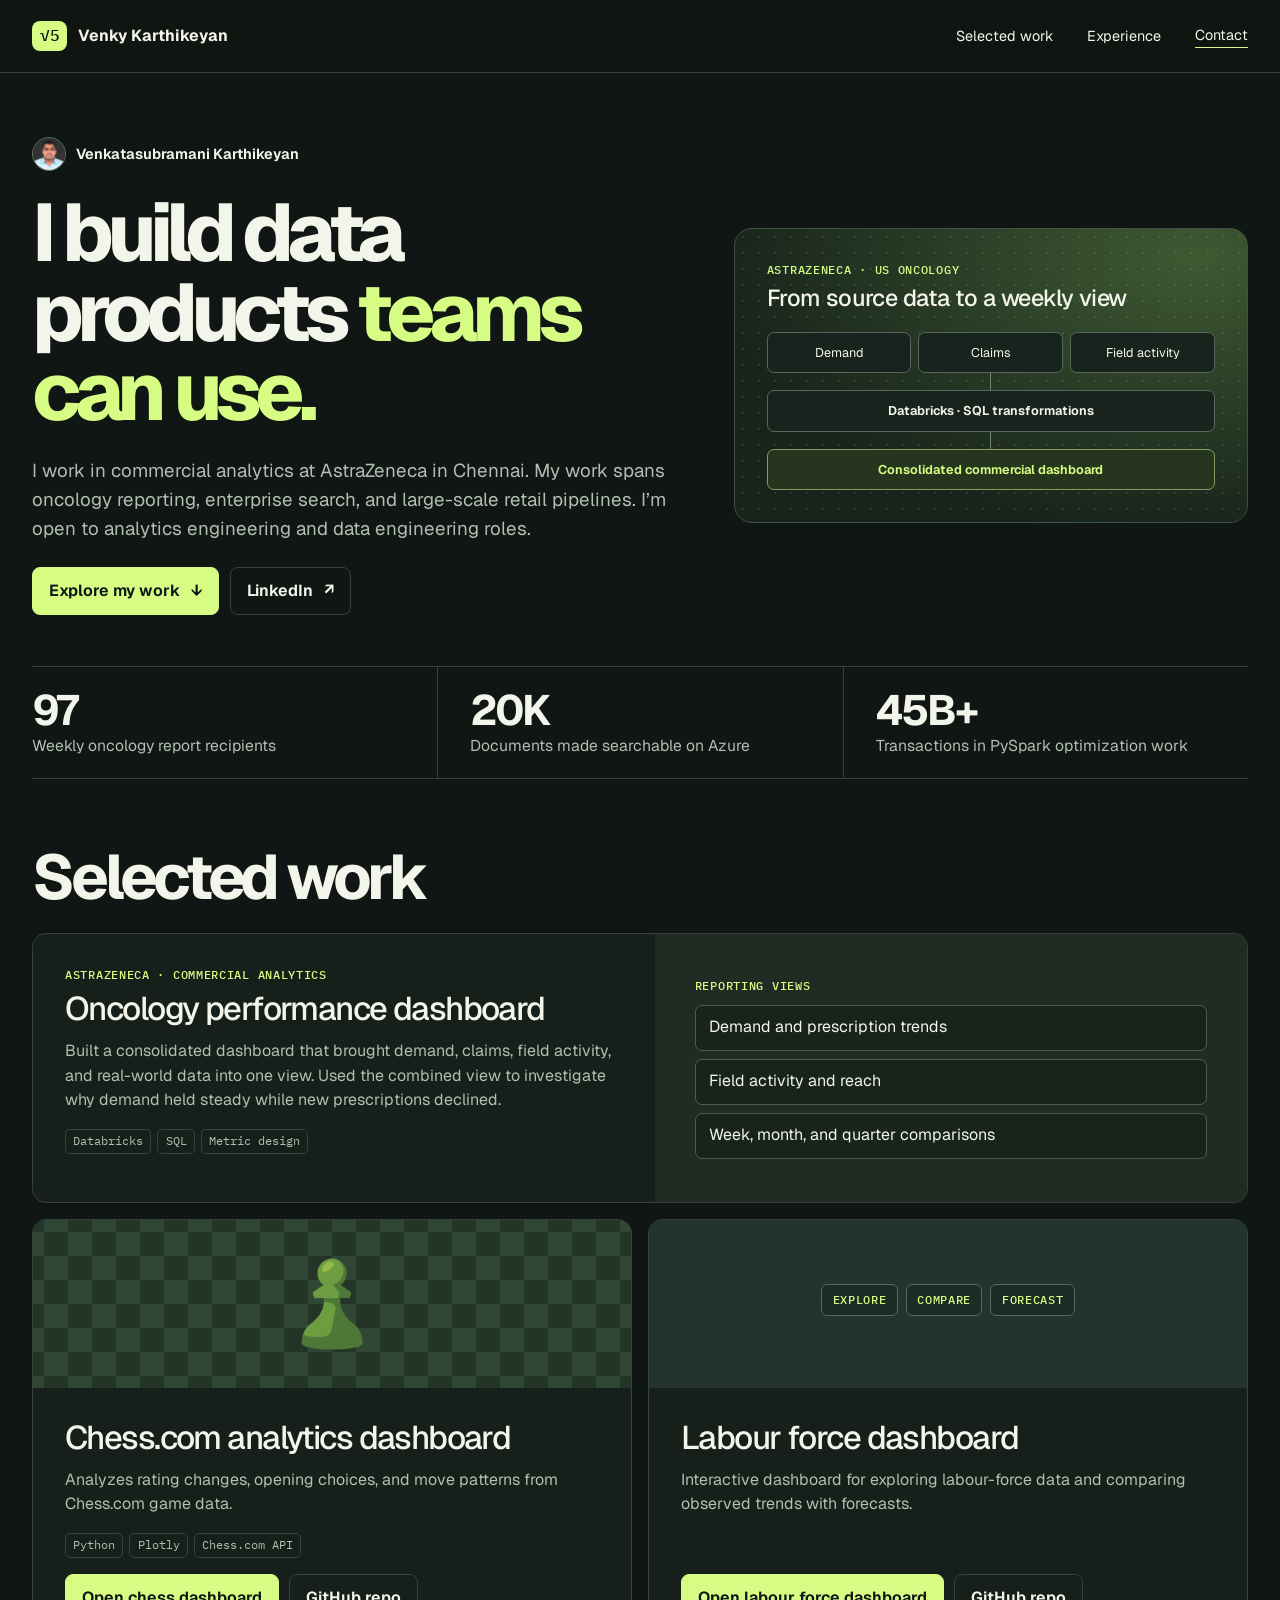
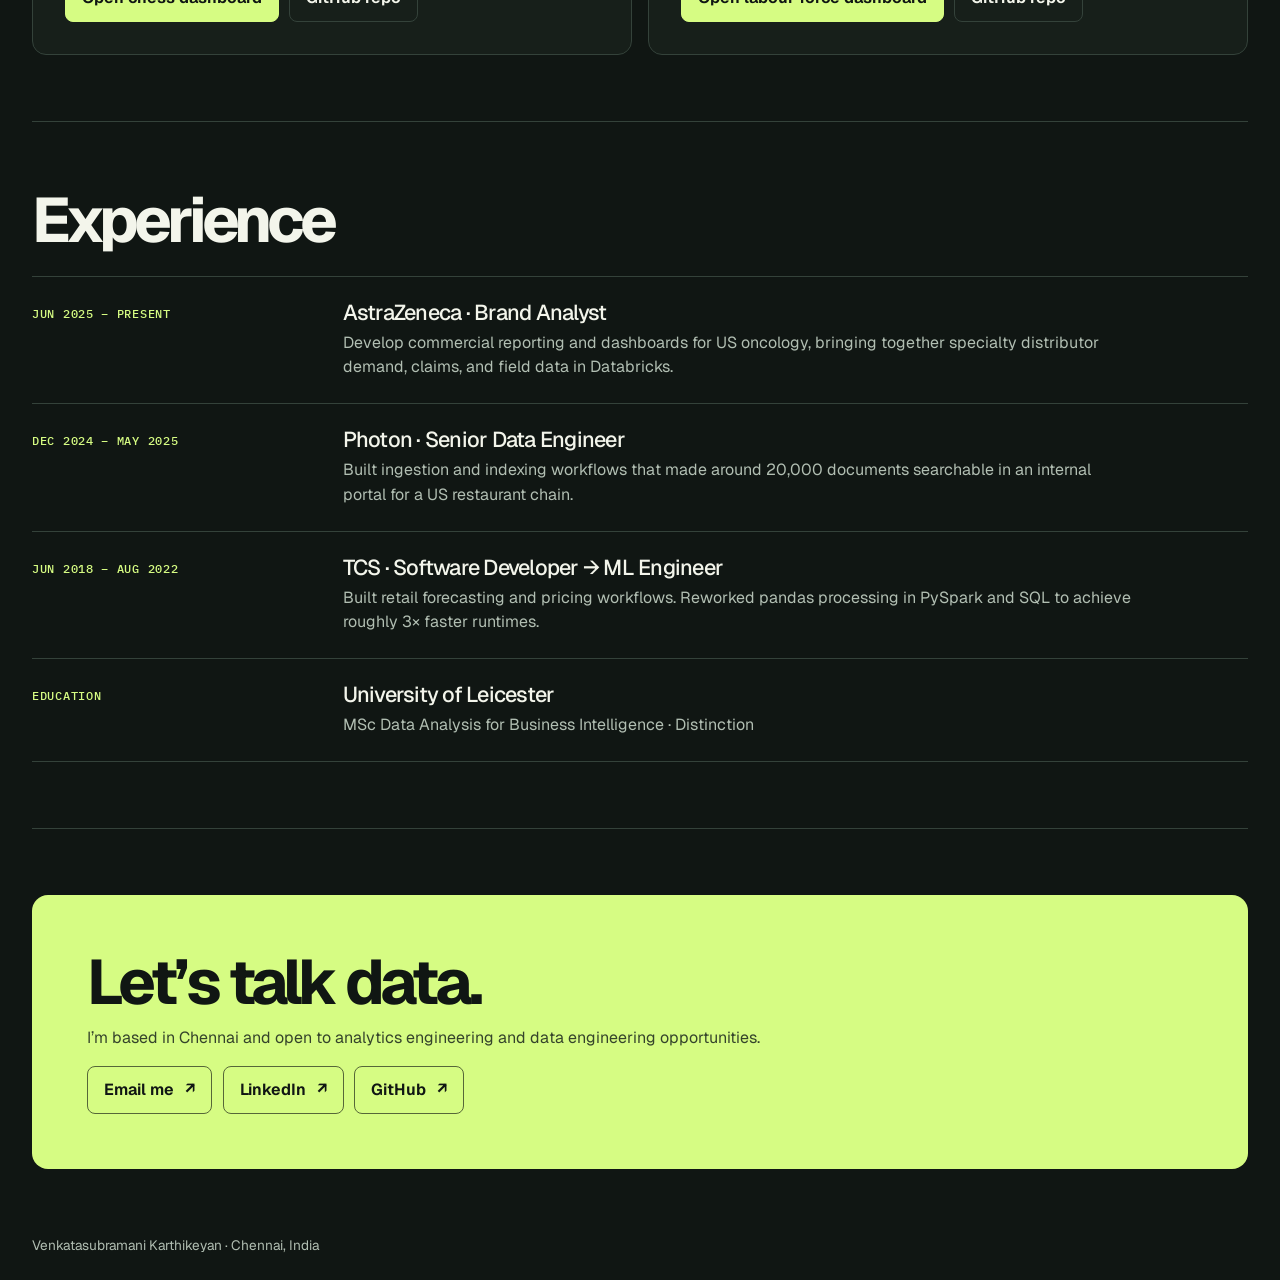
==== index.html @ 3130a9d8 "Link portfolio to the labour force dashboard" ====
<!doctype html>
<html lang="en" data-bs-theme="dark">
<head>
  <meta charset="utf-8">
  <meta name="viewport" content="width=device-width, initial-scale=1">
  <title>Venkatasubramani Karthikeyan | Analytics Engineering Portfolio</title>
  <meta name="description" content="Venkatasubramani Karthikeyan builds data products and analytics workflows across oncology, enterprise search and retail.">
  <meta name="theme-color" content="#101613">
  <link rel="canonical" href="https://venkatasubramani.github.io/">
  <link rel="icon" href="static/favicon.ico">
  <link rel="preconnect" href="https://fonts.googleapis.com">
  <link rel="preconnect" href="https://fonts.gstatic.com" crossorigin>
  <link href="https://fonts.googleapis.com/css2?family=Geist:wght@400;500;600;700;800&family=IBM+Plex+Mono:wght@400;500&display=swap" rel="stylesheet">
  <link href="https://cdn.jsdelivr.net/npm/bootstrap@5.3.8/dist/css/bootstrap.min.css" rel="stylesheet" integrity="sha384-sRIl4kxILFvY47J16cr9ZwB07vP4J8+LH7qKQnuqkuIAvNWLzeN8tE5YBujZqJLB" crossorigin="anonymous">
  <style>
    :root {
      --bg: #101613;
      --surface: #171f1a;
      --line: #34423a;
      --ink: #f3f5eb;
      --muted: #b1beb2;
      --accent: #d6fc83;
      --mono: "IBM Plex Mono", monospace;
    }
    *, *::before, *::after { box-sizing: border-box; }
    html { scroll-padding-top: 90px; }
    body { margin: 0; background: var(--bg); color: var(--ink); font: 400 1rem/1.55 Geist, system-ui, sans-serif; }
    a { color: inherit; text-decoration: none; }
    a:hover { color: var(--accent); }
    :focus-visible { outline: 2px solid var(--accent); outline-offset: 5px; }
    .shell { max-width: 1220px; width: calc(100% - 64px); margin-inline: auto; }
    .skip { position: absolute; top: -100px; left: 1rem; padding: .75rem; background: var(--accent); color: var(--bg); z-index: 5; }
    .skip:focus { top: .5rem; color: var(--bg); }
    .masthead { position: sticky; top: 0; z-index: 4; border-bottom: 1px solid var(--line); background: rgba(16,22,19,.94); backdrop-filter: blur(14px); }
    .nav { min-height: 72px; display: flex; align-items: center; justify-content: space-between; gap: 16px; }
    .brand { display: inline-flex; align-items: center; gap: .65rem; font-weight: 700; }
    .brand-mark { background: var(--accent); color: var(--bg); border-radius: 8px; padding: .25rem .48rem; font: 500 1rem/1.35 var(--mono); }
    .nav a:not(.brand) { font-size: .9rem; }
    .nav-links { display: flex; flex-wrap: wrap; align-items: center; gap: clamp(12px,3vw,34px); }
    .nav-contact { border-bottom: 1px solid var(--accent); }
    .hero { display: grid; grid-template-columns: 1.24fr 1fr; align-items: center; gap: clamp(28px,5vw,76px); padding: 64px 0 51px; }
    .identity { display: flex; align-items: center; gap: .65rem; margin: 0 0 22px; font-size: .91rem; font-weight: 650; }
    .identity img { width: 34px; height: 34px; border-radius: 50%; border: 1px solid #637266; object-fit: cover; }
    h1, h2, h3, p { margin-top: 0; }
    h1 { font-weight: 750; font-size: clamp(3rem,6.35vw,6.1rem); line-height: .98; letter-spacing: -.078em; margin-bottom: 24px; }
    h1 span { color: var(--accent); }
    .intro { max-width: 53ch; color: var(--muted); margin-bottom: 24px; font-size: clamp(1rem,1.55vw,1.17rem); }
    .buttons { display: flex; flex-wrap: wrap; gap: .65rem; }
    .btn.action { display: inline-flex; align-items: center; justify-content: center; gap: .7rem; border: 1px solid var(--line); border-radius: 8px; padding: .68rem 1rem; font-weight: 650; color: var(--ink); text-decoration: none; }
    .btn.action:hover { border-color: var(--accent); color: var(--accent); }
    .btn.primary { background: var(--accent); border-color: var(--accent); color: var(--bg); }
    .btn.primary:hover { background: #ecffc9; color: var(--bg); }
    .workflow { isolation: isolate; position: relative; overflow: hidden; padding: clamp(18px,3vw,32px); border-radius: 18px; border: 1px solid #405147; background-color: #17231b; background-image: radial-gradient(#94ad982b 1px, transparent 1px), radial-gradient(ellipse at 90% 10%,#3e5932,transparent 75%); background-size: 16px 16px, 100% 100%; }
    .mono { font: 500 .73rem/1.5 var(--mono); letter-spacing: .06em; text-transform: uppercase; }
    .workflow h2 { font-size: clamp(1.1rem,2.3vw,1.45rem); letter-spacing: -.025em; margin-bottom: 19px; }
    .flow-label { color: var(--accent); margin-bottom: 6px; }
    .sources { display: grid; grid-template-columns: repeat(3,minmax(0,1fr)); gap: 7px; }
    .node { padding: 10px 5px; text-align: center; border: 1px solid #56685b; border-radius: 7px; background: #19231d; font-size: .79rem; }
    .stem { width: 1px; height: 17px; margin: auto; background: #71876c; }
    .workflow .wide { font-weight: 650; }
    .workflow .out { color: var(--accent); border-color: #839e61; background: #26361e; }
    .impact { display: grid; grid-template-columns: repeat(3,minmax(0,1fr)); border-block: 1px solid var(--line); }
    .metric { padding: 19px clamp(12px,2.7vw,32px); }
    .metric:first-child { padding-left: 0; }
    .metric + .metric { border-left: 1px solid var(--line); }
    .metric strong { display: block; font-size: clamp(1.65rem,3.6vw,2.65rem); letter-spacing: -.055em; line-height: 1.15; }
    .metric span { display: block; color: var(--muted); font-size: clamp(.76rem,1.4vw,.98rem); }
    .section { padding: 66px 0; }
    .section + .section { border-top: 1px solid var(--line); }
    .section h2, .contact h2 { margin-bottom: 22px; font-size: clamp(2.1rem,4.9vw,4rem); letter-spacing: -.065em; line-height: 1.05; font-weight: 720; }
    .project-grid { display: grid; grid-template-columns: repeat(2,minmax(0,1fr)); gap: 16px; }
    .case { display: flex; flex-direction: column; overflow: hidden; border-radius: 14px; border: 1px solid var(--line); background: var(--surface); }
    .case.featured { grid-column: 1 / -1; display: grid; grid-template-columns: 1.05fr 1fr; }
    .case-content { display: flex; flex: 1; flex-direction: column; align-items: flex-start; padding: clamp(18px,3vw,32px); }
    .case h3 { font-size: clamp(1.4rem,3vw,2.05rem); letter-spacing: -.048em; line-height: 1.12; margin-bottom: 11px; }
    .case p, .job p, .contact p { color: var(--muted); }
    .case .mono { color: var(--accent); margin-bottom: 8px; }
    .case-art { min-height: 168px; display: grid; place-items: center; padding: 18px; }
    .case-art img { width: 100px; height: 100px; object-fit: cover; border-radius: 16px; }
    .chess { background: conic-gradient(#243427 25%,#314735 0 50%,#243427 0 75%,#314735 0) 50% 50% / 48px 48px; }
    .labour { background: #24332d; }
    .labour .visual-label { display: flex; flex-wrap: wrap; justify-content: center; gap: 8px; }
    .labour span { padding: .4rem .65rem; background: #1d2b25; border: 1px solid #53695b; border-radius: 6px; }
    .scope { background: #202c23; align-content: center; justify-items: stretch; padding: clamp(20px,4vw,40px); }
    .scope .mono { margin-bottom: 10px; }
    .scope ul { display: grid; gap: 8px; list-style: none; padding: 0; margin: 0; }
    .scope li { padding: .6rem .8rem; border: 1px solid #4b5e4e; border-radius: 7px; background: #18231b; }
    .tags { display: flex; flex-wrap: wrap; gap: 6px; padding: 0; margin: 0 0 16px; list-style: none; }
    .tags li { border: 1px solid var(--line); border-radius: 5px; padding: .2rem .45rem; color: var(--muted); font: 400 .73rem/1.4 var(--mono); }
    .project-link { display: inline-flex; gap: .55rem; align-items: center; margin-top: auto; color: var(--accent); border-bottom: 1px solid #839c5c; }
    .project-link:hover { color: #fff; border-color: #fff; }
    .job { display: grid; grid-template-columns: minmax(155px, .33fr) 1fr; gap: 12px; border-top: 1px solid var(--line); padding: 23px 0; }
    .job:last-child { border-bottom: 1px solid var(--line); }
    .job h3 { font-size: 1.35rem; letter-spacing: -.035em; margin-bottom: 5px; }
    .job p { margin-bottom: 0; max-width: 72ch; }
    .job .mono { color: var(--accent); padding-top: .32rem; }
    .contact { background: var(--accent); color: var(--bg); border-radius: 16px; padding: clamp(23px,5vw,55px); }
    .contact h2 { margin-bottom: 10px; }
    .contact p { color: #35442b; }
    .contact .action { color: var(--bg); border-color: #566738; }
    .contact .action:hover { background: var(--bg); border-color: var(--bg); color: var(--accent); }
    footer { padding: 0 0 24px; color: var(--muted); font-size: .85rem; }
    @media (prefers-reduced-motion: no-preference) {
      html { scroll-behavior: smooth; }
      .case { transition: border-color .2s ease; }
      .case:hover { border-color: #829c68; }
    }
    @media (max-width: 820px) {
      .hero { grid-template-columns: 1fr; padding-top: 42px; }
      .workflow { max-width: 540px; }
      .shell { width: calc(100% - 40px); }
      .section { padding: 46px 0; }
    }
    @media (max-width: 560px) {
      html { scroll-padding-top: 104px; }
      .nav { row-gap: 8px; min-height: 0; padding: 10px 0; }
      .nav-links { width: 100%; justify-content: space-between; }
      .shell { width: calc(100% - 30px); }
      .hero { padding-top: 34px; padding-bottom: 32px; }
      .project-grid, .case.featured, .job { grid-template-columns: 1fr; }
      .job { gap: 5px; }
      .case-art { min-height: 130px; }
    }
  </style>
</head>
<body id="top">
  <a href="#main" class="skip">Skip to content</a>
  <header class="masthead">
    <nav class="shell nav" aria-label="Main navigation">
      <a class="brand" href="#top"><span class="brand-mark" aria-hidden="true">√5</span> Venky Karthikeyan</a>
      <div class="nav-links">
        <a href="#projects">Selected work</a>
        <a href="#experience">Experience</a>
        <a class="nav-contact" href="#contact">Contact</a>
      </div>
    </nav>
  </header>
  <main id="main" tabindex="-1" class="shell">
    <section class="hero" aria-labelledby="hero-title">
      <div>
        <p class="identity"><img src="static/venky.jpg" width="34" height="34" alt=""> Venkatasubramani Karthikeyan</p>
        <h1 id="hero-title">I build data products <span>teams can use.</span></h1>
        <p class="intro">I work in commercial analytics at AstraZeneca in Chennai. My work spans oncology reporting, enterprise search, and large-scale retail pipelines. I’m open to analytics engineering and data engineering roles.</p>
        <div class="buttons">
          <a class="btn action primary" href="#projects">Explore my work <span aria-hidden="true">↓</span></a>
          <a class="btn action" href="https://www.linkedin.com/in/vsroot5/">LinkedIn <span aria-hidden="true">↗</span></a>
        </div>
      </div>
      <aside class="workflow" aria-labelledby="flow-title">
        <p class="mono flow-label">AstraZeneca · US Oncology</p>
        <h2 id="flow-title">From source data to a weekly view</h2>
        <div class="sources">
          <div class="node">Demand</div><div class="node">Claims</div><div class="node">Field activity</div>
        </div>
        <div class="stem" aria-hidden="true"></div>
        <div class="node wide">Databricks · SQL transformations</div>
        <div class="stem" aria-hidden="true"></div>
        <div class="node wide out">Consolidated commercial dashboard</div>
      </aside>
    </section>
    <section class="impact" aria-label="Selected impact">
      <div class="metric"><strong>97</strong><span>Weekly oncology report recipients</span></div>
      <div class="metric"><strong>20K</strong><span>Documents made searchable on Azure</span></div>
      <div class="metric"><strong>45B+</strong><span>Transactions in PySpark optimization work</span></div>
    </section>
    <section id="projects" class="section" aria-labelledby="work-title">
      <h2 id="work-title">Selected work</h2>
      <div class="project-grid">
        <article class="case featured">
          <div class="case-content">
            <p class="mono">AstraZeneca · Commercial analytics</p>
            <h3>Oncology performance dashboard</h3>
            <p>Built a consolidated dashboard that brought demand, claims, field activity, and real-world data into one view. Used the combined view to investigate why demand held steady while new prescriptions declined.</p>
            <ul class="tags"><li>Databricks</li><li>SQL</li><li>Metric design</li></ul>
          </div>
          <div class="case-art scope">
            <p class="mono">Reporting views</p>
            <ul><li>Demand and prescription trends</li><li>Field activity and reach</li><li>Week, month, and quarter comparisons</li></ul>
          </div>
        </article>
        <article class="case">
          <div class="case-art chess" aria-hidden="true"><img src="static/chess.png" width="100" height="100" alt="" loading="lazy"></div>
          <div class="case-content">
            <h3>Chess.com analytics dashboard</h3>
            <p>Analyzes rating changes, opening choices, and move patterns from Chess.com game data.</p>
            <ul class="tags"><li>Python</li><li>Plotly</li><li>Chess.com API</li></ul>
            <div class="buttons" style="margin-top:auto"><a class="btn action primary" href="chess/">Open chess dashboard</a><a class="btn action" href="https://github.com/venkatasubramani/chess_dot_com_dashboard" aria-label="View Chess.com dashboard code on GitHub">GitHub repo</a></div>
          </div>
        </article>
        <article class="case">
          <div class="case-art labour" aria-hidden="true"><div class="visual-label mono"><span>Explore</span><span>Compare</span><span>Forecast</span></div></div>
          <div class="case-content">
            <h3>Labour force dashboard</h3>
            <p>Interactive dashboard for exploring labour-force data and comparing observed trends with forecasts.</p>
            <div class="buttons" style="margin-top:auto"><a class="btn action primary" href="labour/">Open labour force dashboard</a><a class="btn action" href="https://github.com/venkatasubramani/LabourForceDashboard" aria-label="View Labour Force Dashboard code on GitHub">GitHub repo</a></div>
          </div>
        </article>
      </div>
    </section>
    <section id="experience" class="section" aria-labelledby="experience-title">
      <h2 id="experience-title">Experience</h2>
      <div class="job">
        <div class="mono">Jun 2025 – Present</div>
        <div><h3>AstraZeneca · Brand Analyst</h3><p>Develop commercial reporting and dashboards for US oncology, bringing together specialty distributor demand, claims, and field data in Databricks.</p></div>
      </div>
      <div class="job">
        <div class="mono">Dec 2024 – May 2025</div>
        <div><h3>Photon · Senior Data Engineer</h3><p>Built ingestion and indexing workflows that made around 20,000 documents searchable in an internal portal for a US restaurant chain.</p></div>
      </div>
      <div class="job">
        <div class="mono">Jun 2018 – Aug 2022</div>
        <div><h3>TCS · Software Developer → ML Engineer</h3><p>Built retail forecasting and pricing workflows. Reworked pandas processing in PySpark and SQL to achieve roughly 3× faster runtimes.</p></div>
      </div>
      <div class="job">
        <div class="mono">Education</div>
        <div><h3>University of Leicester</h3><p>MSc Data Analysis for Business Intelligence · Distinction</p></div>
      </div>
    </section>
    <section id="contact" class="section" aria-labelledby="contact-title">
      <div class="contact">
        <h2 id="contact-title">Let’s talk data.</h2>
        <p>I’m based in Chennai and open to analytics engineering and data engineering opportunities.</p>
        <div class="buttons">
          <a class="btn action" href="mailto:venkykasprov@gmail.com">Email me <span aria-hidden="true">↗</span></a>
          <a class="btn action" href="https://www.linkedin.com/in/vsroot5/">LinkedIn <span aria-hidden="true">↗</span></a>
          <a class="btn action" href="https://github.com/venkatasubramani">GitHub <span aria-hidden="true">↗</span></a>
        </div>
      </div>
    </section>
  </main>
  <footer class="shell">Venkatasubramani Karthikeyan · Chennai, India</footer>
</body>
</html>
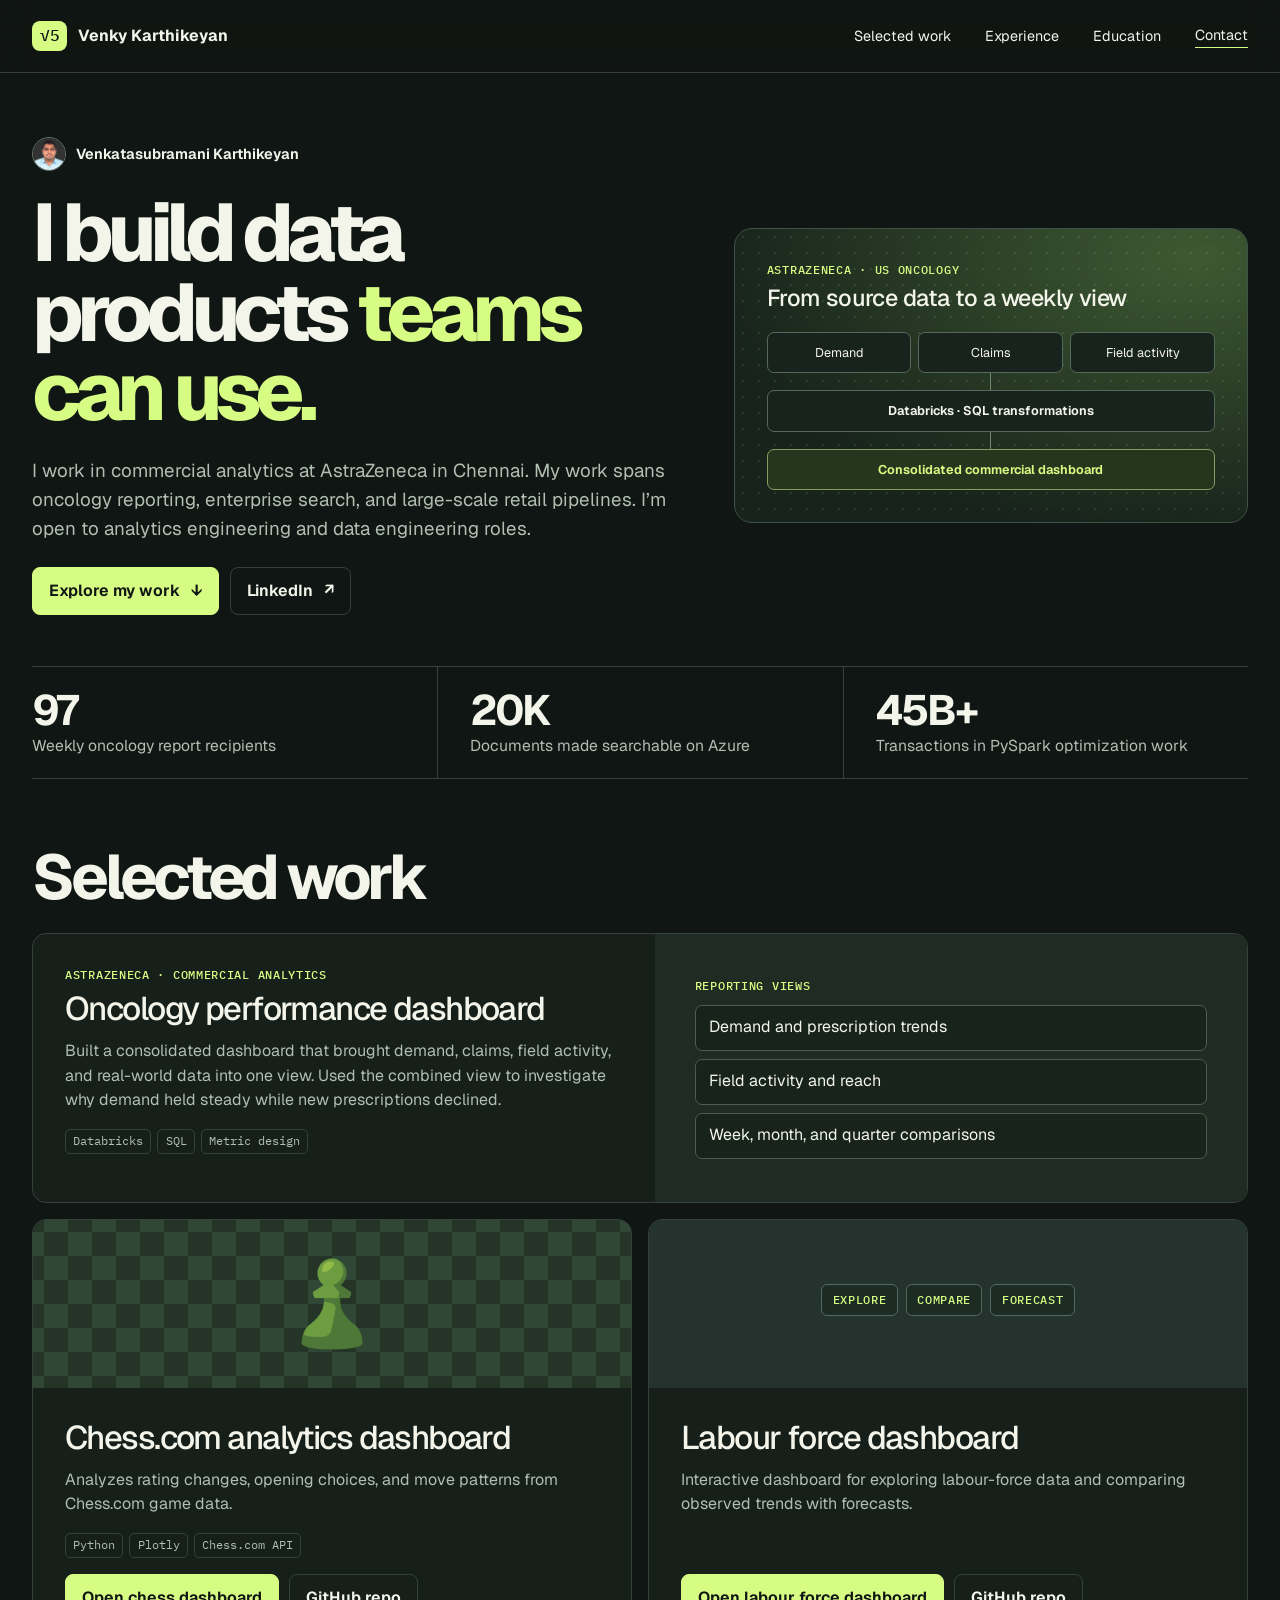
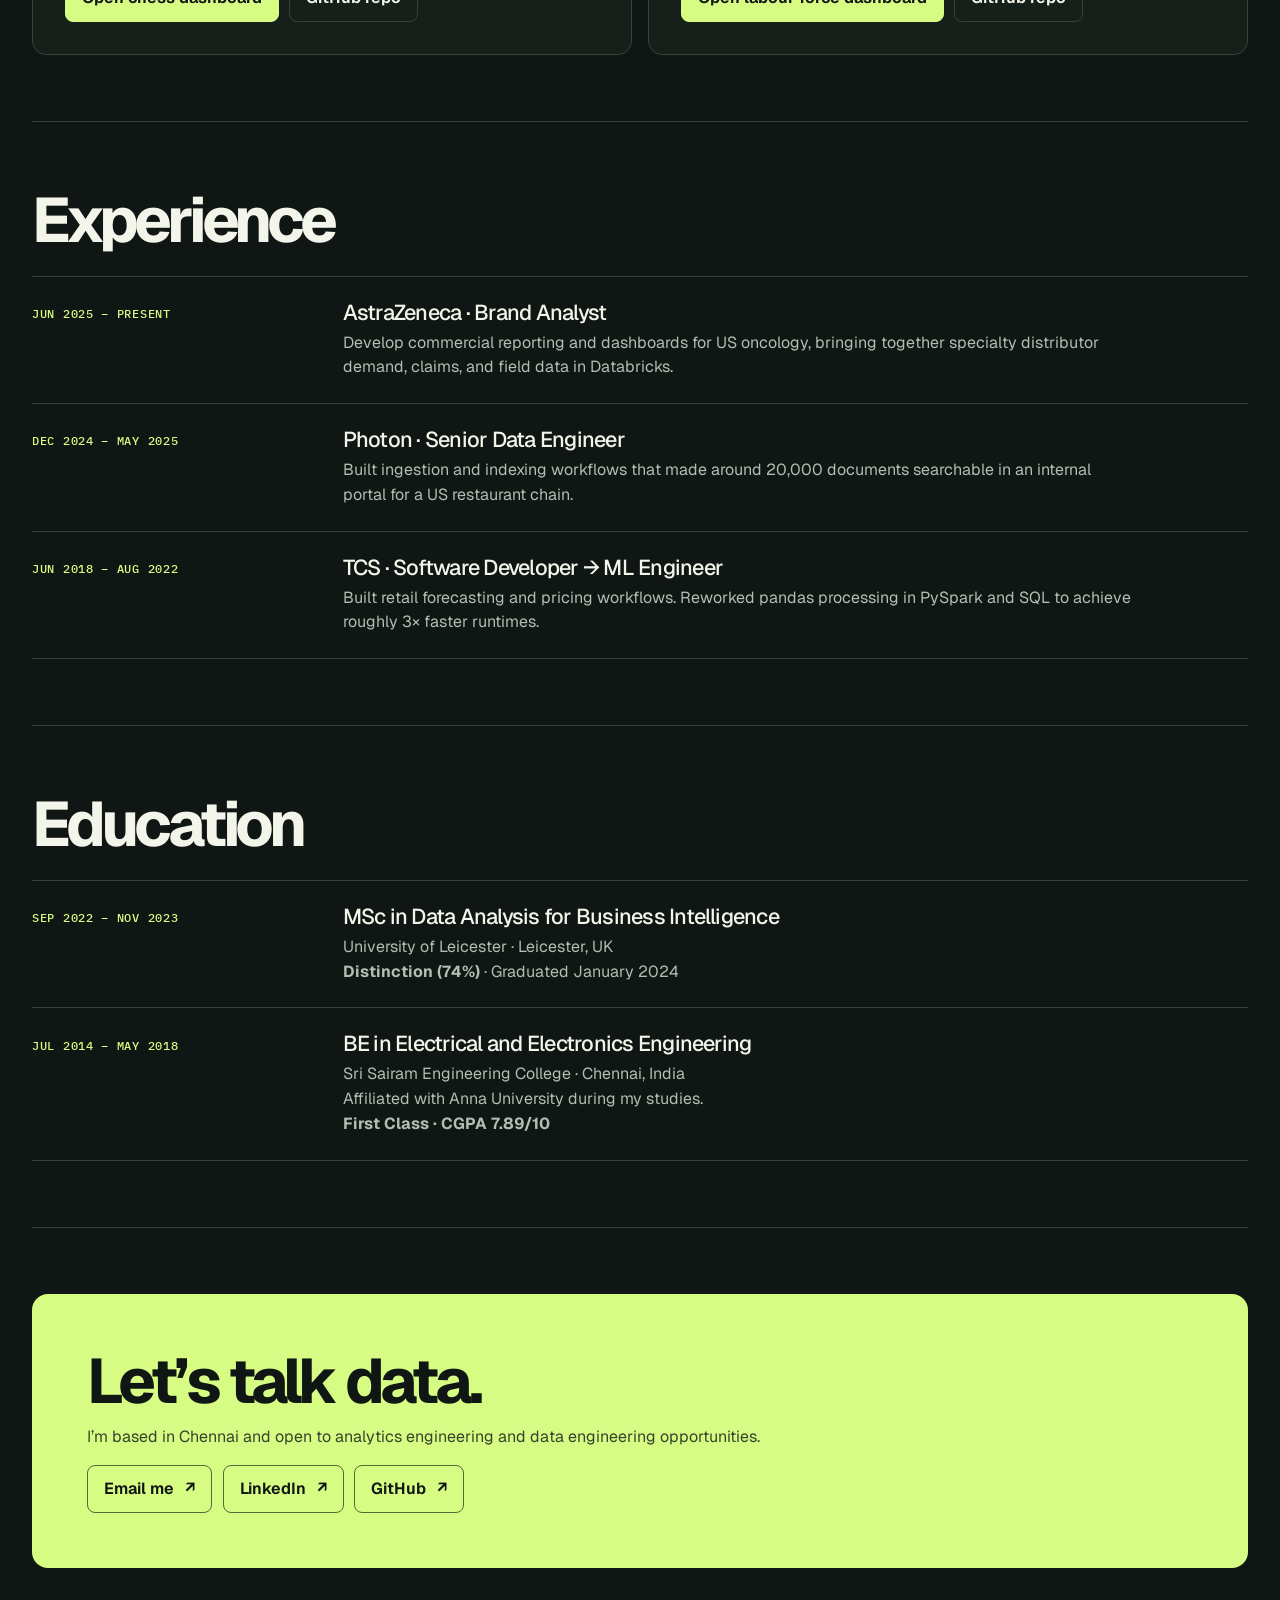
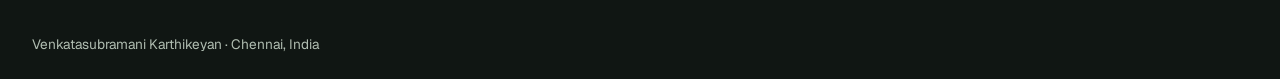
==== commit 5e821268: "Add dedicated education section with both degrees" ====
--- a/index.html
+++ b/index.html
@@ -131,6 +131,7 @@
       <div class="nav-links">
         <a href="#projects">Selected work</a>
         <a href="#experience">Experience</a>
+        <a href="#education">Education</a>
         <a class="nav-contact" href="#contact">Contact</a>
       </div>
     </nav>
@@ -211,12 +212,29 @@
         <div class="mono">Jun 2018 – Aug 2022</div>
         <div><h3>TCS · Software Developer → ML Engineer</h3><p>Built retail forecasting and pricing workflows. Reworked pandas processing in PySpark and SQL to achieve roughly 3× faster runtimes.</p></div>
       </div>
-      <div class="job">
-        <div class="mono">Education</div>
-        <div><h3>University of Leicester</h3><p>MSc Data Analysis for Business Intelligence · Distinction</p></div>
-      </div>
-    </section>
-    <section id="contact" class="section" aria-labelledby="contact-title">
+
+    </section>
+    <section id="education" class="section" aria-labelledby="education-title">
+      <h2 id="education-title">Education</h2>
+      <article class="job">
+        <div class="mono">Sep 2022 – Nov 2023</div>
+        <div>
+          <h3>MSc in Data Analysis for Business Intelligence</h3>
+          <p>University of Leicester · Leicester, UK</p>
+          <p><strong>Distinction (74%)</strong> · Graduated January 2024</p>
+        </div>
+      </article>
+      <article class="job">
+        <div class="mono">Jul 2014 – May 2018</div>
+        <div>
+          <h3>BE in Electrical and Electronics Engineering</h3>
+          <p>Sri Sairam Engineering College · Chennai, India</p>
+          <p>Affiliated with Anna University during my studies.</p>
+          <p><strong>First Class · CGPA 7.89/10</strong></p>
+        </div>
+      </article>
+  </section>
+  <section id="contact" class="section" aria-labelledby="contact-title">
       <div class="contact">
         <h2 id="contact-title">Let’s talk data.</h2>
         <p>I’m based in Chennai and open to analytics engineering and data engineering opportunities.</p>
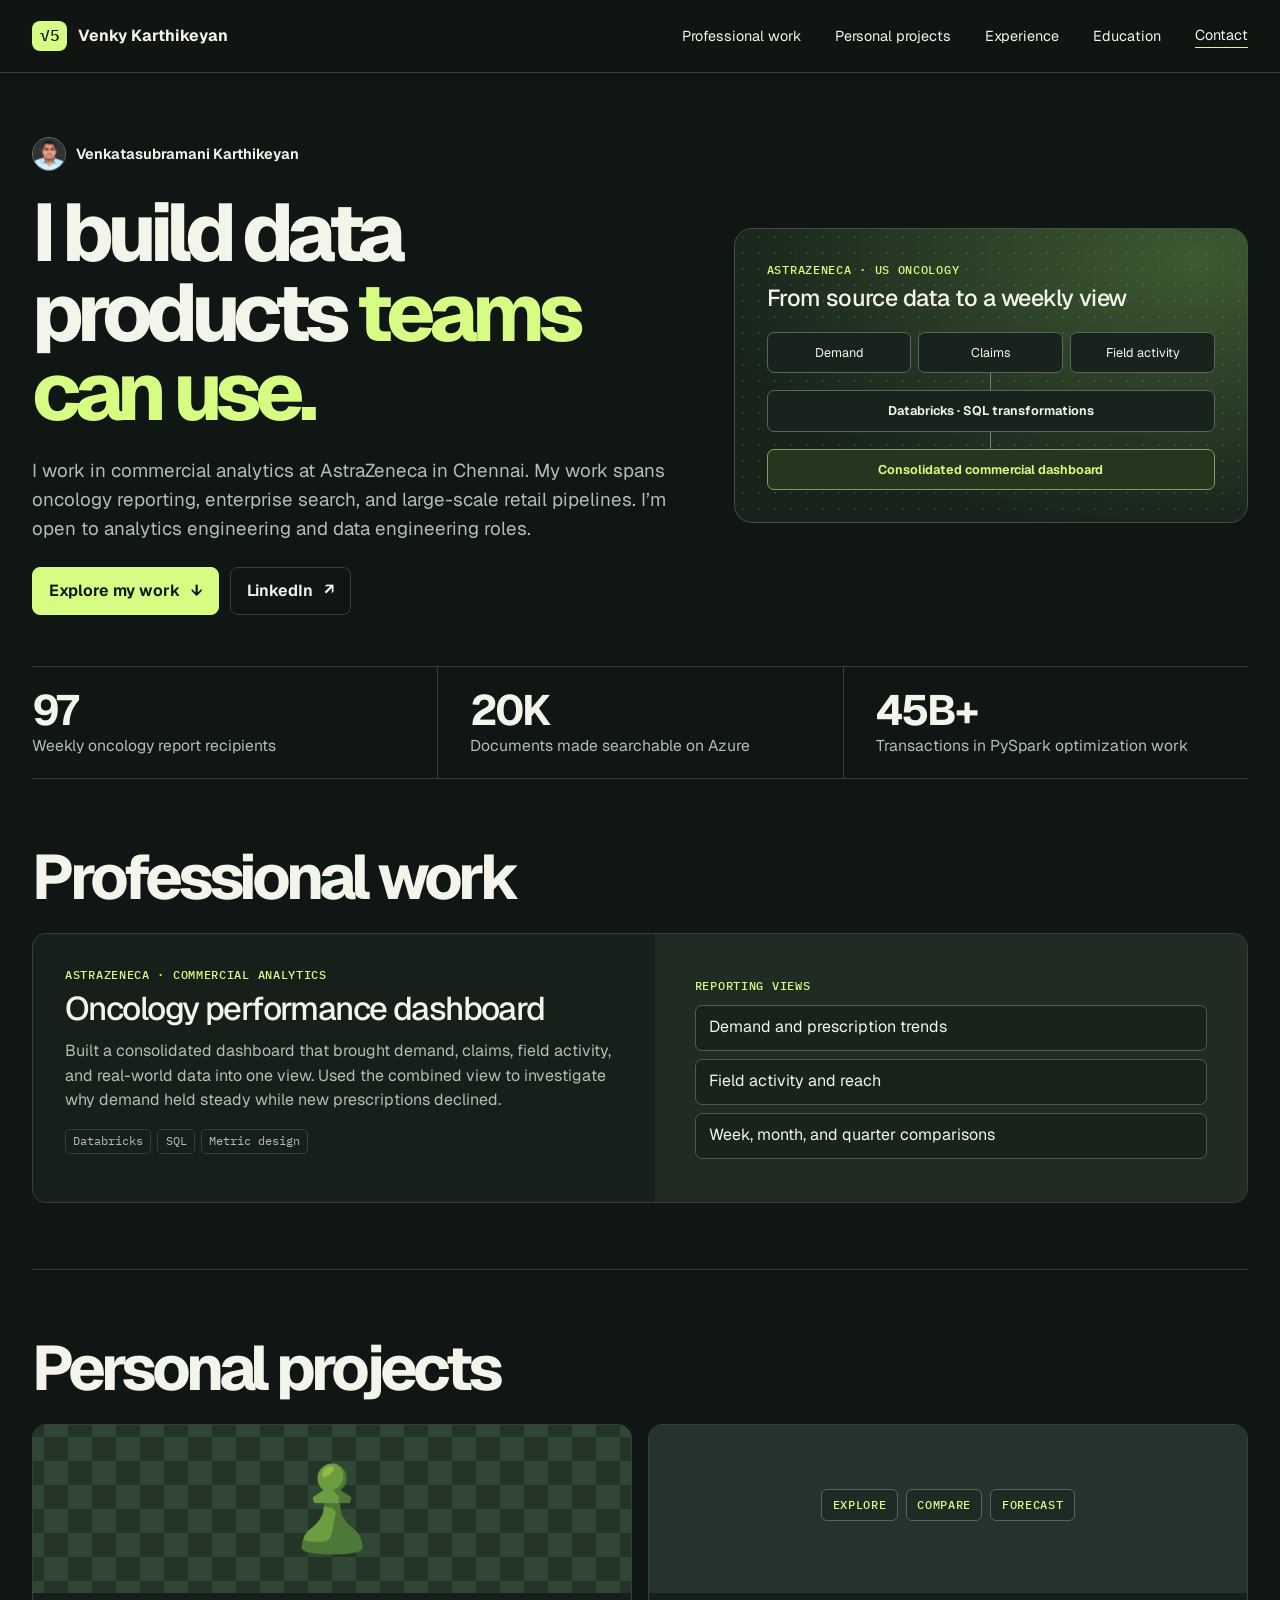
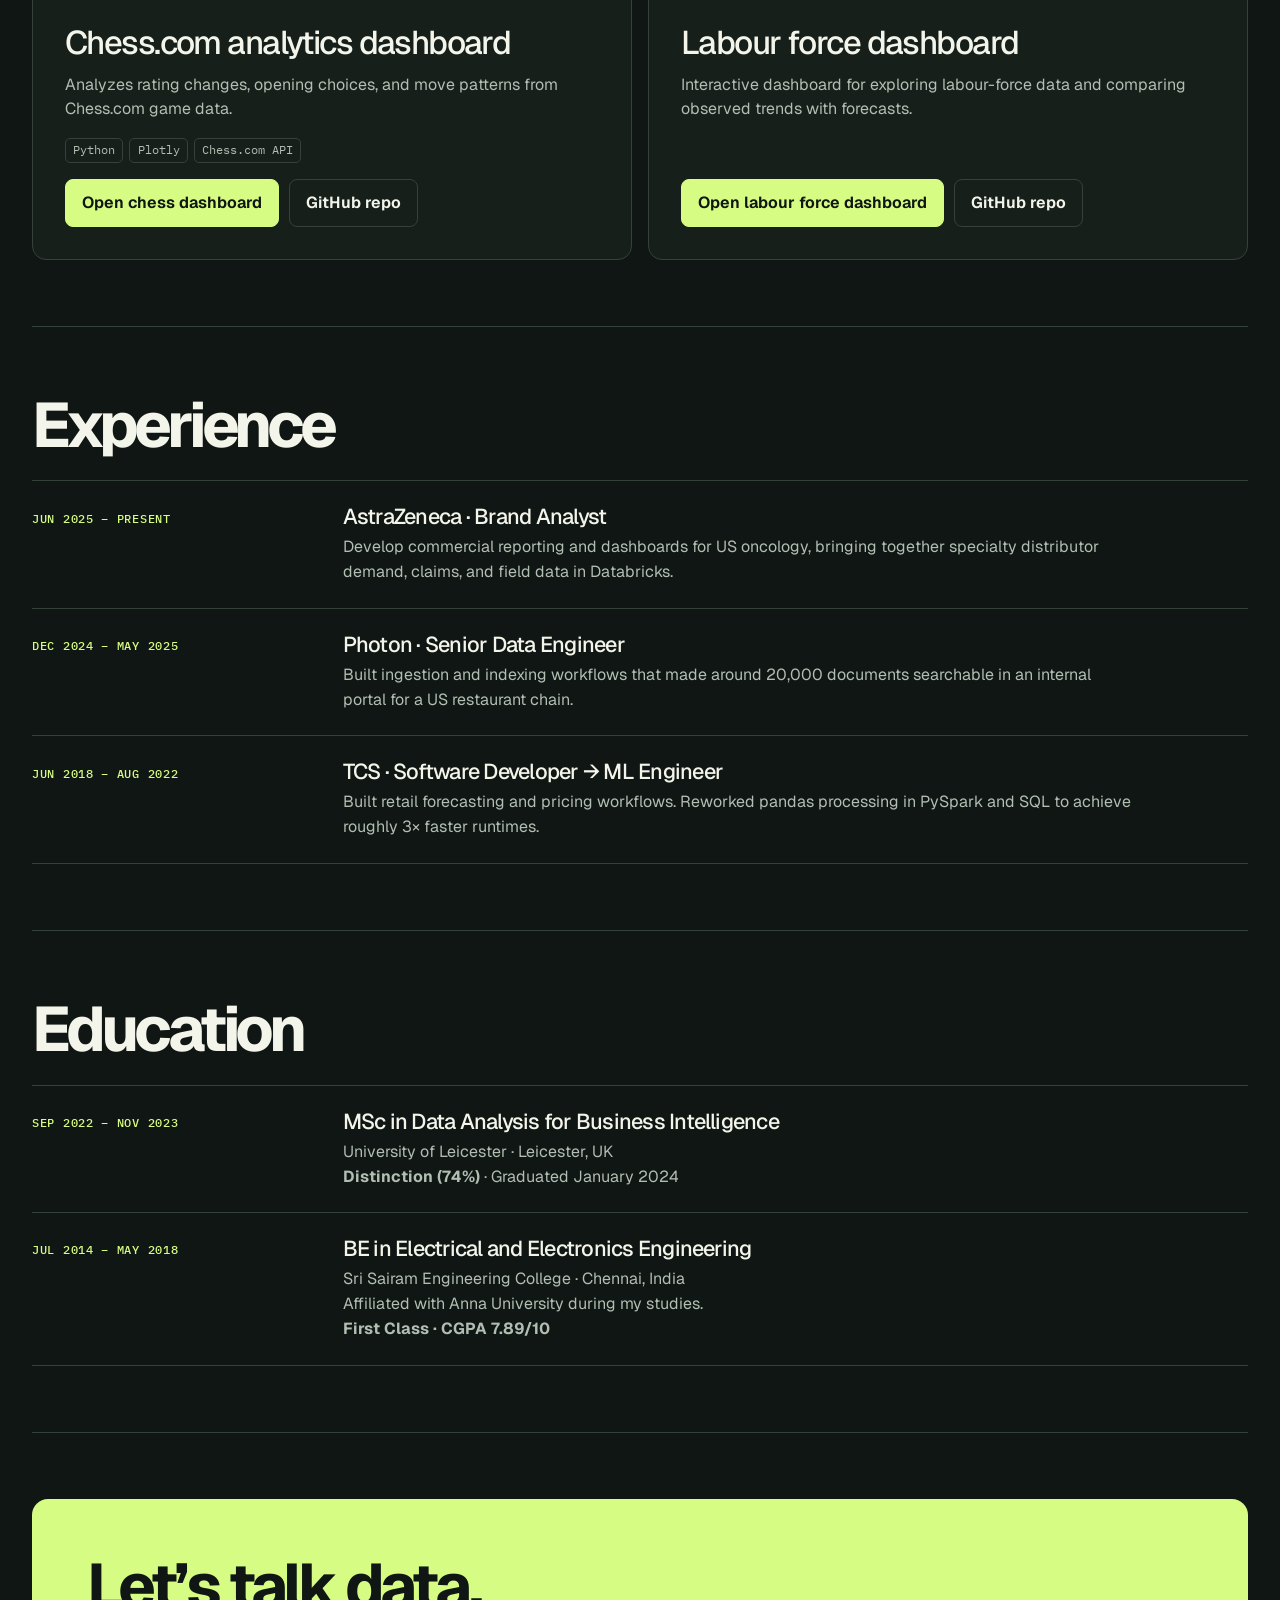
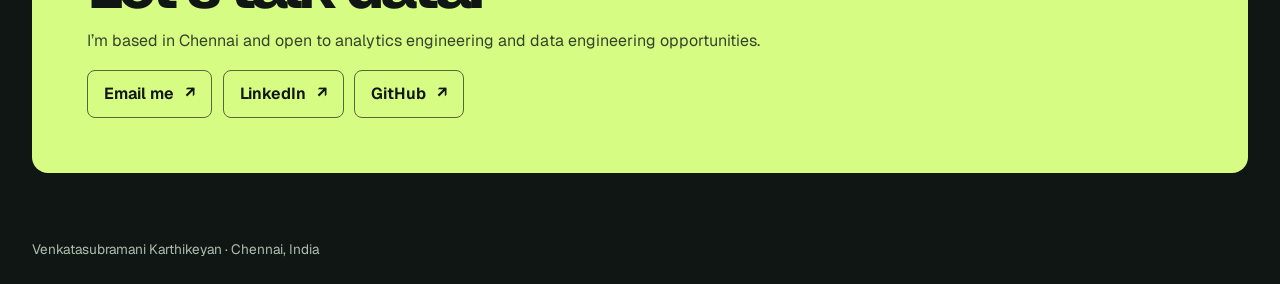
==== commit 024dacaa: "Separate professional work from personal projects" ====
--- a/index.html
+++ b/index.html
@@ -111,10 +111,10 @@
       .shell { width: calc(100% - 40px); }
       .section { padding: 46px 0; }
     }
-    @media (max-width: 560px) {
-      html { scroll-padding-top: 104px; }
+    @media (max-width: 760px) {
+      html { scroll-padding-top: 125px; }
       .nav { row-gap: 8px; min-height: 0; padding: 10px 0; }
-      .nav-links { width: 100%; justify-content: space-between; }
+      .nav-links { width: 100%; justify-content: flex-start; gap: 8px 16px; }
       .shell { width: calc(100% - 30px); }
       .hero { padding-top: 34px; padding-bottom: 32px; }
       .project-grid, .case.featured, .job { grid-template-columns: 1fr; }
@@ -129,7 +129,8 @@
     <nav class="shell nav" aria-label="Main navigation">
       <a class="brand" href="#top"><span class="brand-mark" aria-hidden="true">√5</span> Venky Karthikeyan</a>
       <div class="nav-links">
-        <a href="#projects">Selected work</a>
+        <a href="#professional-work">Professional work</a>
+        <a href="#projects">Personal projects</a>
         <a href="#experience">Experience</a>
         <a href="#education">Education</a>
         <a class="nav-contact" href="#contact">Contact</a>
@@ -143,7 +144,7 @@
         <h1 id="hero-title">I build data products <span>teams can use.</span></h1>
         <p class="intro">I work in commercial analytics at AstraZeneca in Chennai. My work spans oncology reporting, enterprise search, and large-scale retail pipelines. I’m open to analytics engineering and data engineering roles.</p>
         <div class="buttons">
-          <a class="btn action primary" href="#projects">Explore my work <span aria-hidden="true">↓</span></a>
+          <a class="btn action primary" href="#professional-work">Explore my work <span aria-hidden="true">↓</span></a>
           <a class="btn action" href="https://www.linkedin.com/in/vsroot5/">LinkedIn <span aria-hidden="true">↗</span></a>
         </div>
       </div>
@@ -164,8 +165,8 @@
       <div class="metric"><strong>20K</strong><span>Documents made searchable on Azure</span></div>
       <div class="metric"><strong>45B+</strong><span>Transactions in PySpark optimization work</span></div>
     </section>
-    <section id="projects" class="section" aria-labelledby="work-title">
-      <h2 id="work-title">Selected work</h2>
+    <section id="professional-work" class="section" aria-labelledby="professional-title">
+      <h2 id="professional-title">Professional work</h2>
       <div class="project-grid">
         <article class="case featured">
           <div class="case-content">
@@ -179,6 +180,11 @@
             <ul><li>Demand and prescription trends</li><li>Field activity and reach</li><li>Week, month, and quarter comparisons</li></ul>
           </div>
         </article>
+      </div>
+    </section>
+    <section id="projects" class="section" aria-labelledby="personal-title">
+      <h2 id="personal-title">Personal projects</h2>
+      <div class="project-grid">
         <article class="case">
           <div class="case-art chess" aria-hidden="true"><img src="static/chess.png" width="100" height="100" alt="" loading="lazy"></div>
           <div class="case-content">
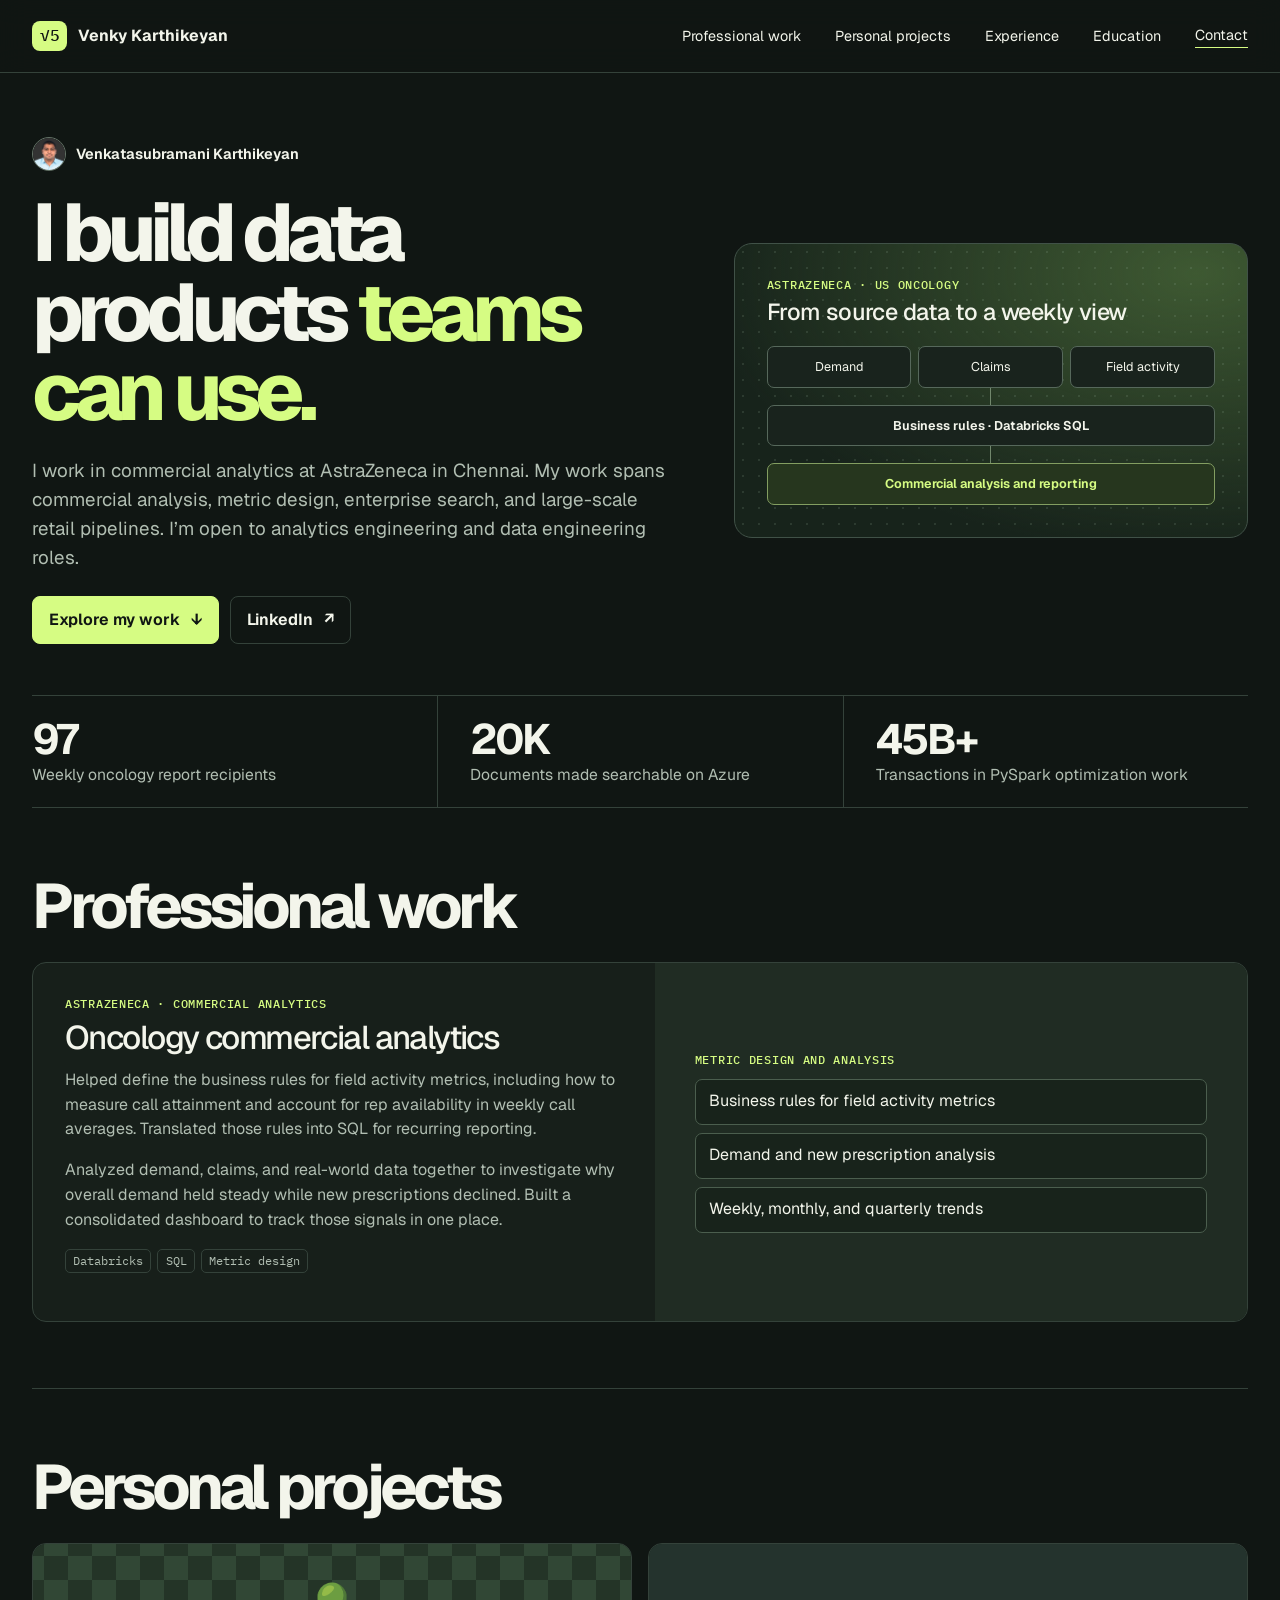
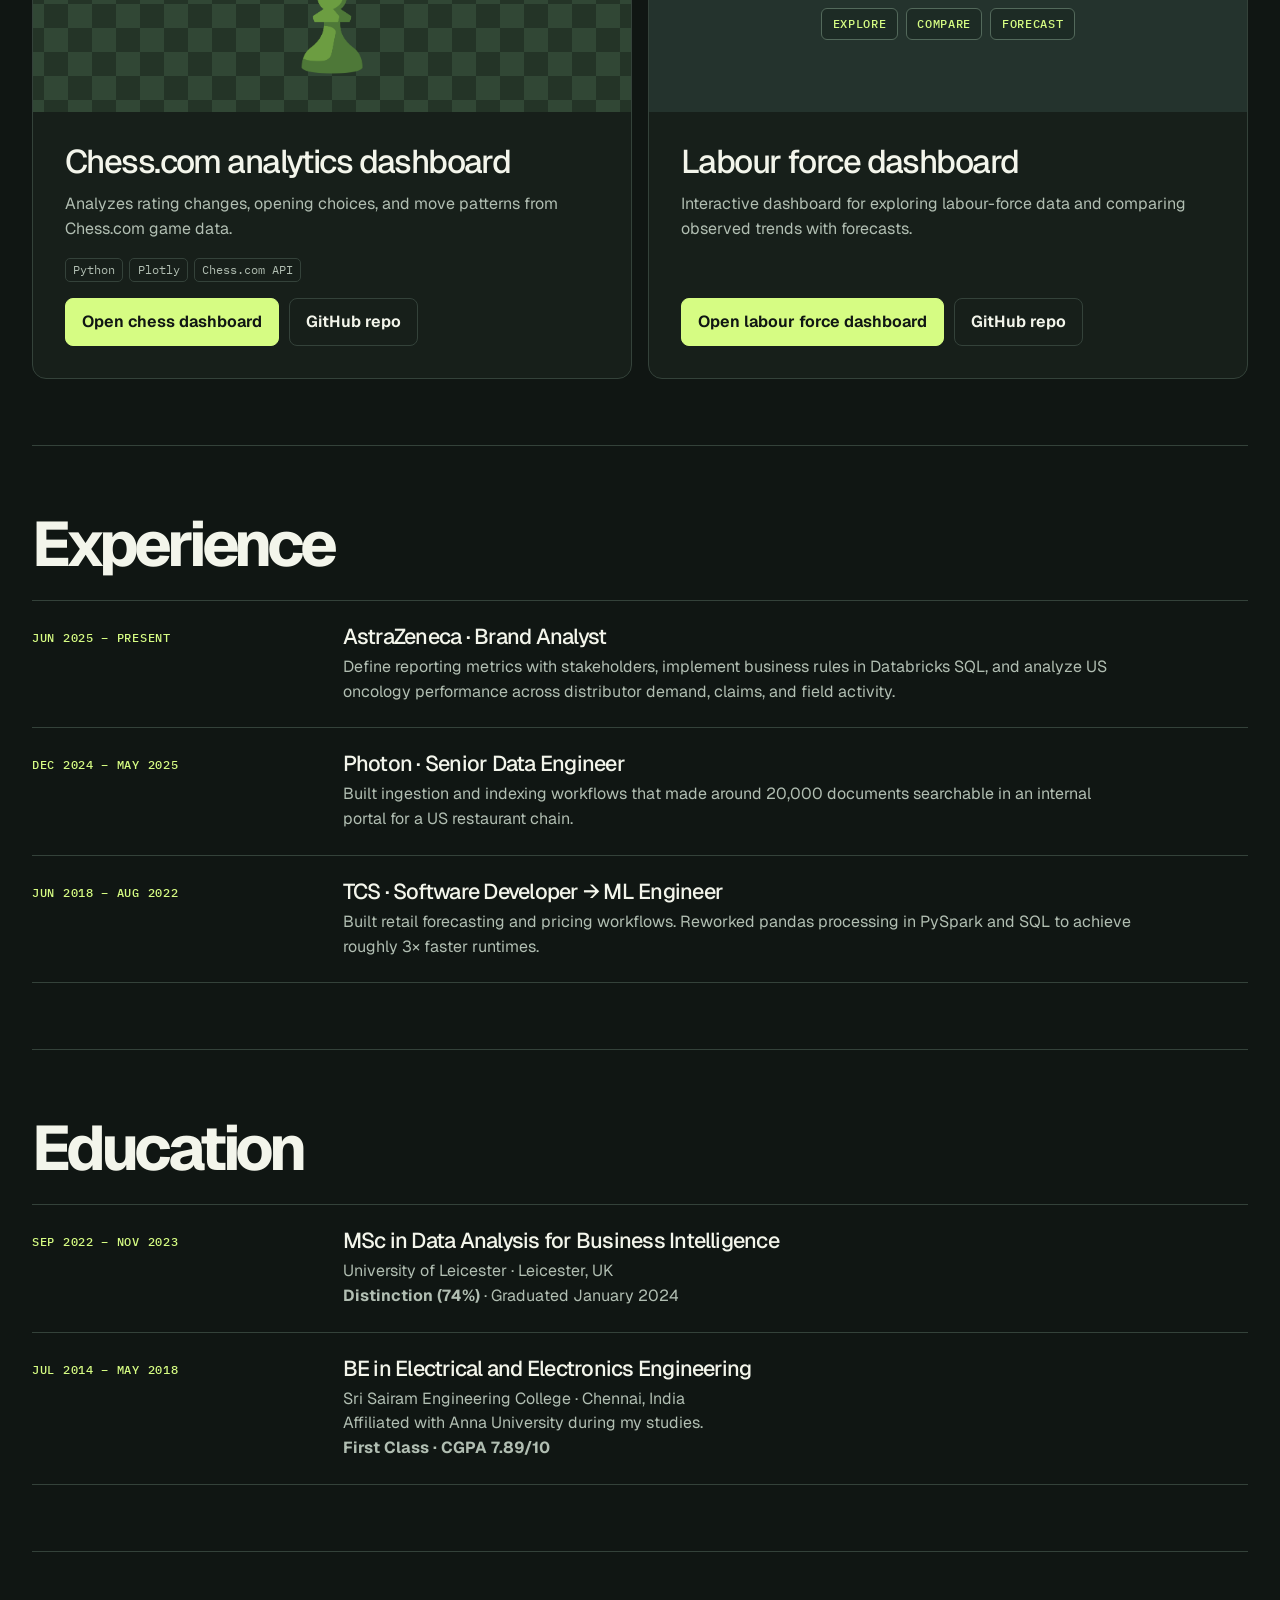
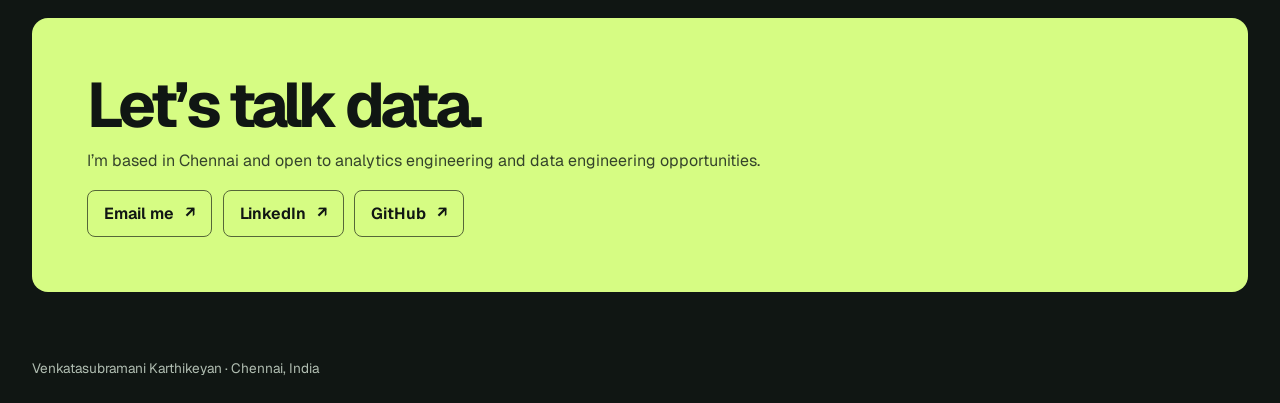
==== commit d4c26d53: "Highlight metric design and commercial analysis in portfolio" ====
--- a/index.html
+++ b/index.html
@@ -142,7 +142,7 @@
       <div>
         <p class="identity"><img src="static/venky.jpg" width="34" height="34" alt=""> Venkatasubramani Karthikeyan</p>
         <h1 id="hero-title">I build data products <span>teams can use.</span></h1>
-        <p class="intro">I work in commercial analytics at AstraZeneca in Chennai. My work spans oncology reporting, enterprise search, and large-scale retail pipelines. I’m open to analytics engineering and data engineering roles.</p>
+        <p class="intro">I work in commercial analytics at AstraZeneca in Chennai. My work spans commercial analysis, metric design, enterprise search, and large-scale retail pipelines. I’m open to analytics engineering and data engineering roles.</p>
         <div class="buttons">
           <a class="btn action primary" href="#professional-work">Explore my work <span aria-hidden="true">↓</span></a>
           <a class="btn action" href="https://www.linkedin.com/in/vsroot5/">LinkedIn <span aria-hidden="true">↗</span></a>
@@ -155,9 +155,9 @@
           <div class="node">Demand</div><div class="node">Claims</div><div class="node">Field activity</div>
         </div>
         <div class="stem" aria-hidden="true"></div>
-        <div class="node wide">Databricks · SQL transformations</div>
+        <div class="node wide">Business rules · Databricks SQL</div>
         <div class="stem" aria-hidden="true"></div>
-        <div class="node wide out">Consolidated commercial dashboard</div>
+        <div class="node wide out">Commercial analysis and reporting</div>
       </aside>
     </section>
     <section class="impact" aria-label="Selected impact">
@@ -171,13 +171,14 @@
         <article class="case featured">
           <div class="case-content">
             <p class="mono">AstraZeneca · Commercial analytics</p>
-            <h3>Oncology performance dashboard</h3>
-            <p>Built a consolidated dashboard that brought demand, claims, field activity, and real-world data into one view. Used the combined view to investigate why demand held steady while new prescriptions declined.</p>
+            <h3>Oncology commercial analytics</h3>
+            <p>Helped define the business rules for field activity metrics, including how to measure call attainment and account for rep availability in weekly call averages. Translated those rules into SQL for recurring reporting.</p>
+            <p>Analyzed demand, claims, and real-world data together to investigate why overall demand held steady while new prescriptions declined. Built a consolidated dashboard to track those signals in one place.</p>
             <ul class="tags"><li>Databricks</li><li>SQL</li><li>Metric design</li></ul>
           </div>
           <div class="case-art scope">
-            <p class="mono">Reporting views</p>
-            <ul><li>Demand and prescription trends</li><li>Field activity and reach</li><li>Week, month, and quarter comparisons</li></ul>
+            <p class="mono">Metric design and analysis</p>
+            <ul><li>Business rules for field activity metrics</li><li>Demand and new prescription analysis</li><li>Weekly, monthly, and quarterly trends</li></ul>
           </div>
         </article>
       </div>
@@ -208,7 +209,7 @@
       <h2 id="experience-title">Experience</h2>
       <div class="job">
         <div class="mono">Jun 2025 – Present</div>
-        <div><h3>AstraZeneca · Brand Analyst</h3><p>Develop commercial reporting and dashboards for US oncology, bringing together specialty distributor demand, claims, and field data in Databricks.</p></div>
+        <div><h3>AstraZeneca · Brand Analyst</h3><p>Define reporting metrics with stakeholders, implement business rules in Databricks SQL, and analyze US oncology performance across distributor demand, claims, and field activity.</p></div>
       </div>
       <div class="job">
         <div class="mono">Dec 2024 – May 2025</div>
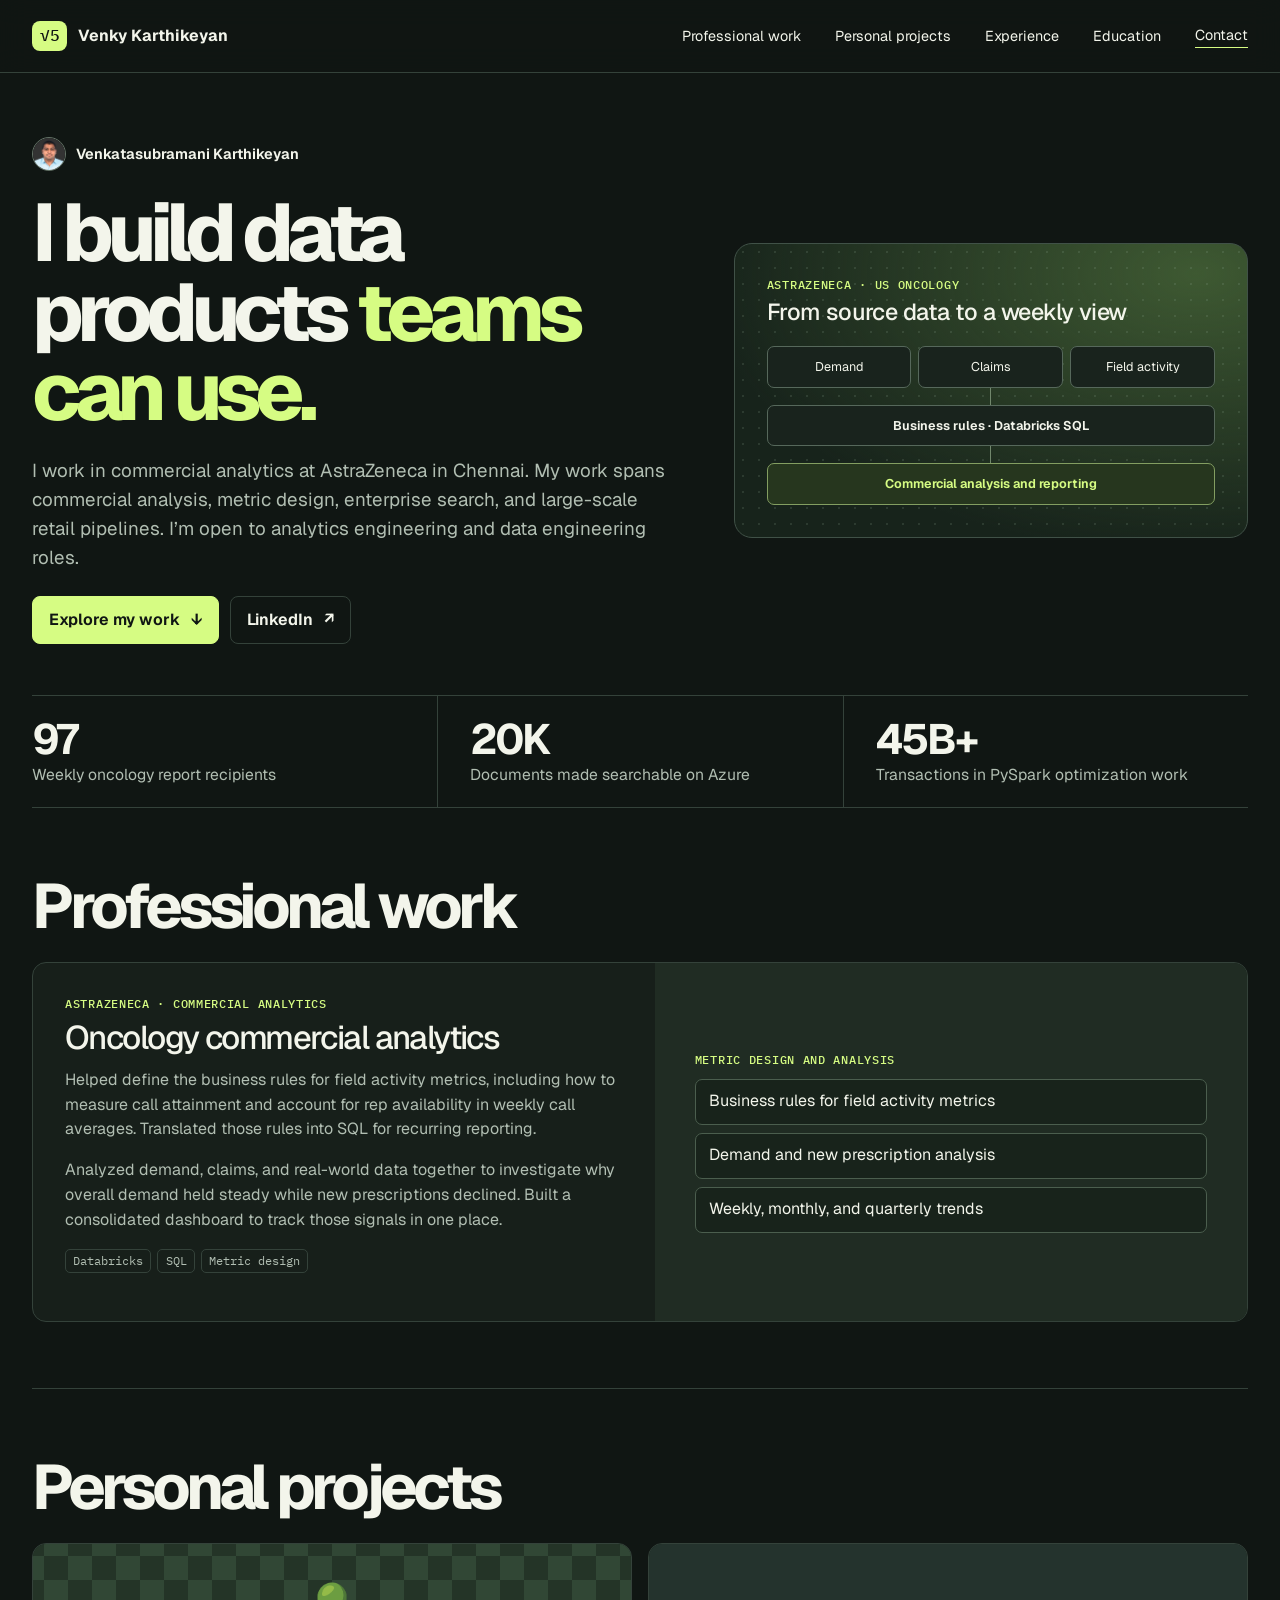
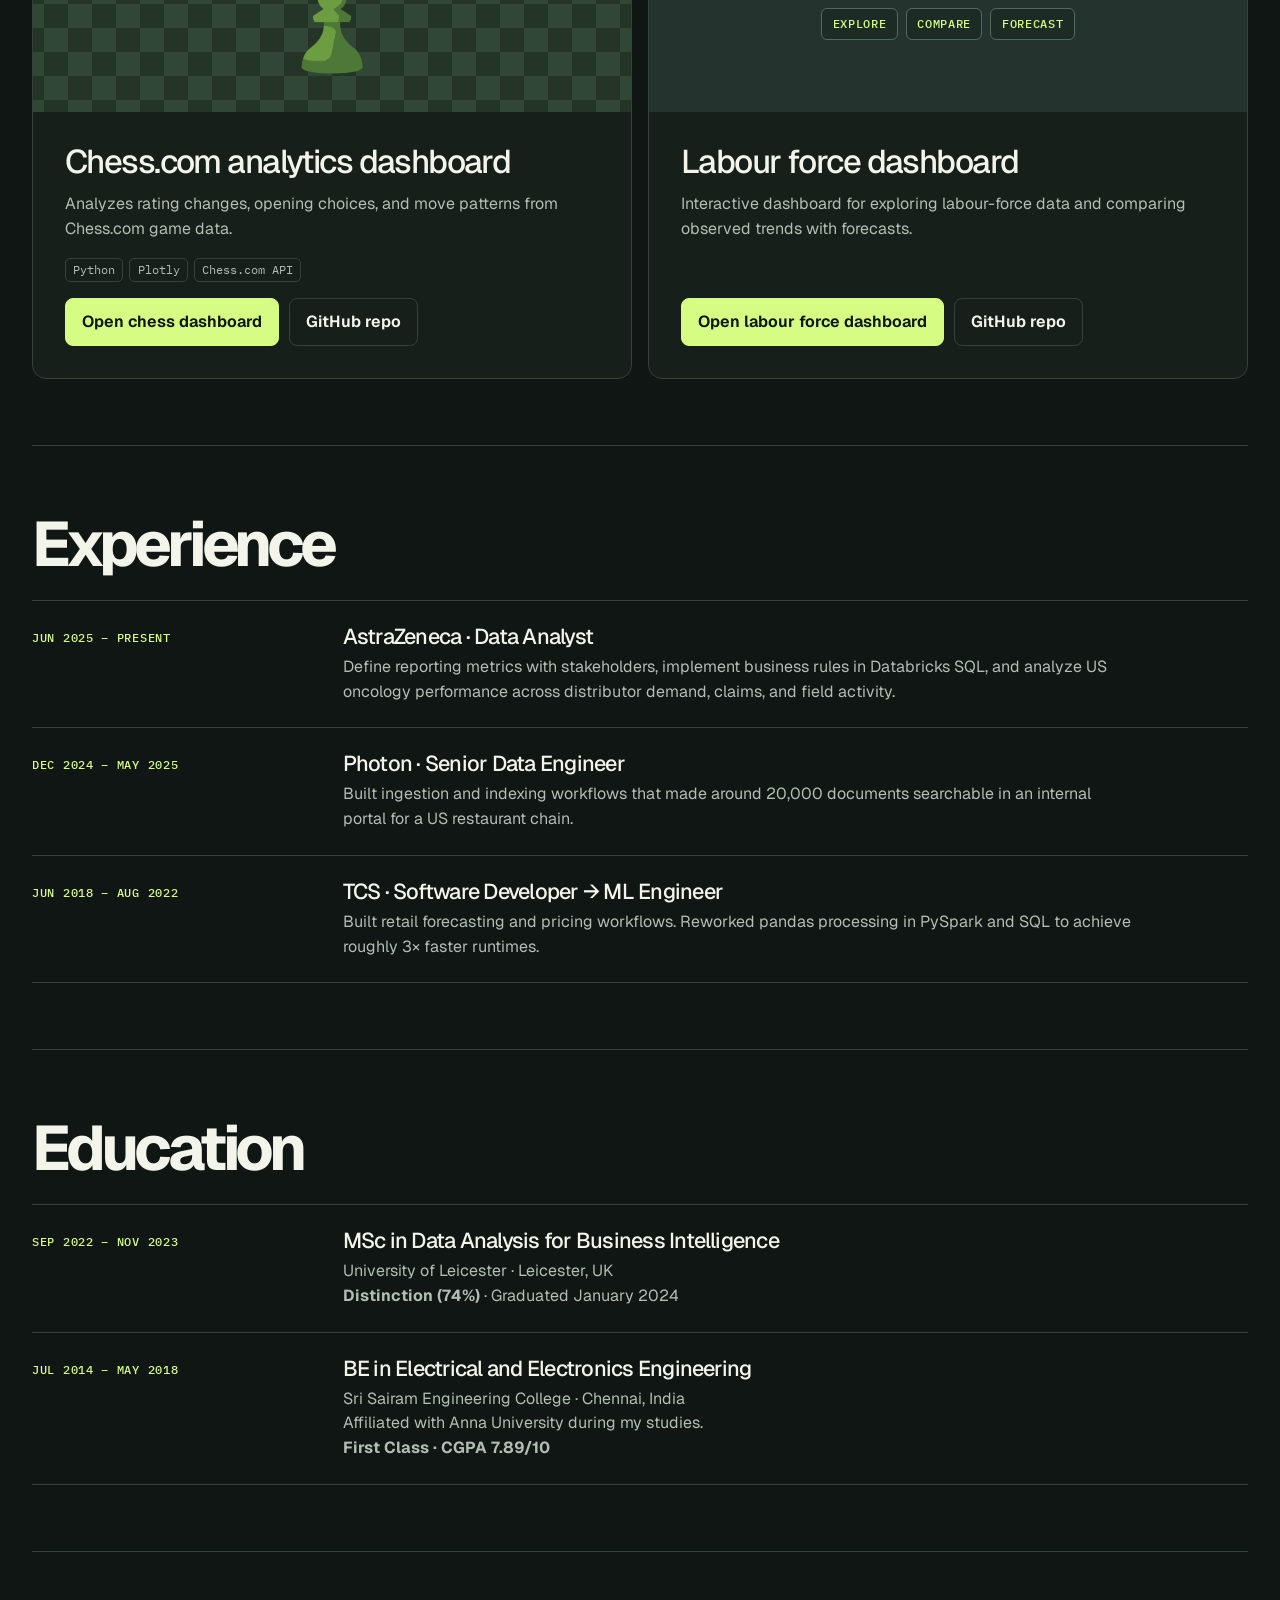
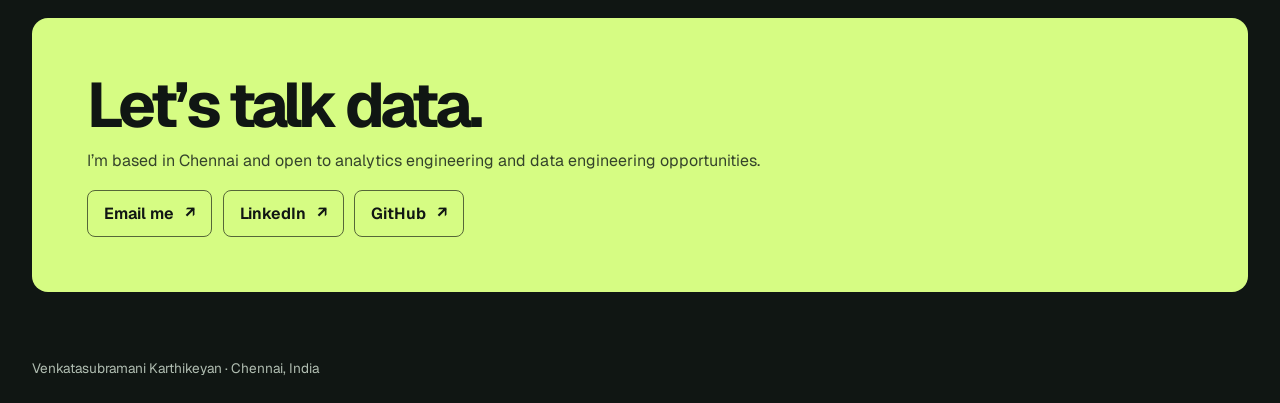
==== commit ed77a45b: "Use official AstraZeneca Data Analyst job title" ====
--- a/index.html
+++ b/index.html
@@ -209,7 +209,7 @@
       <h2 id="experience-title">Experience</h2>
       <div class="job">
         <div class="mono">Jun 2025 – Present</div>
-        <div><h3>AstraZeneca · Brand Analyst</h3><p>Define reporting metrics with stakeholders, implement business rules in Databricks SQL, and analyze US oncology performance across distributor demand, claims, and field activity.</p></div>
+        <div><h3>AstraZeneca · Data Analyst</h3><p>Define reporting metrics with stakeholders, implement business rules in Databricks SQL, and analyze US oncology performance across distributor demand, claims, and field activity.</p></div>
       </div>
       <div class="job">
         <div class="mono">Dec 2024 – May 2025</div>
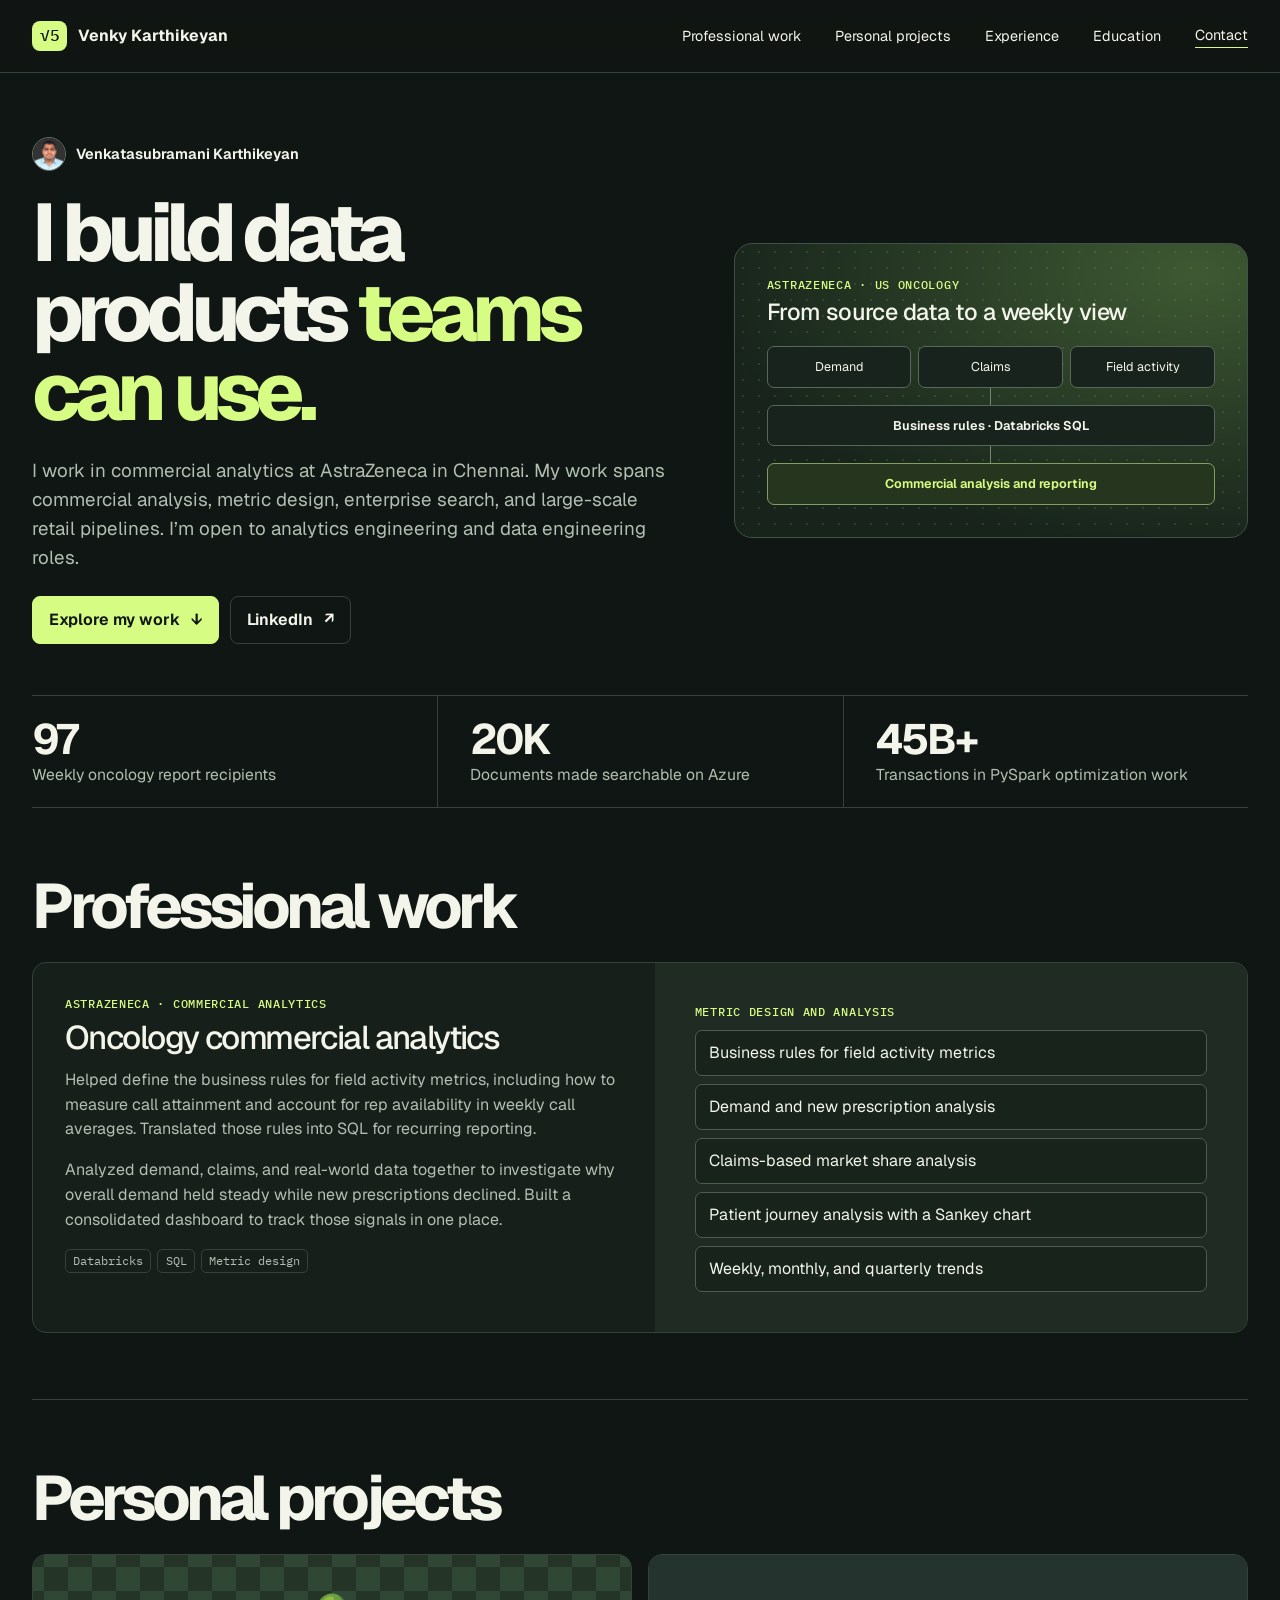
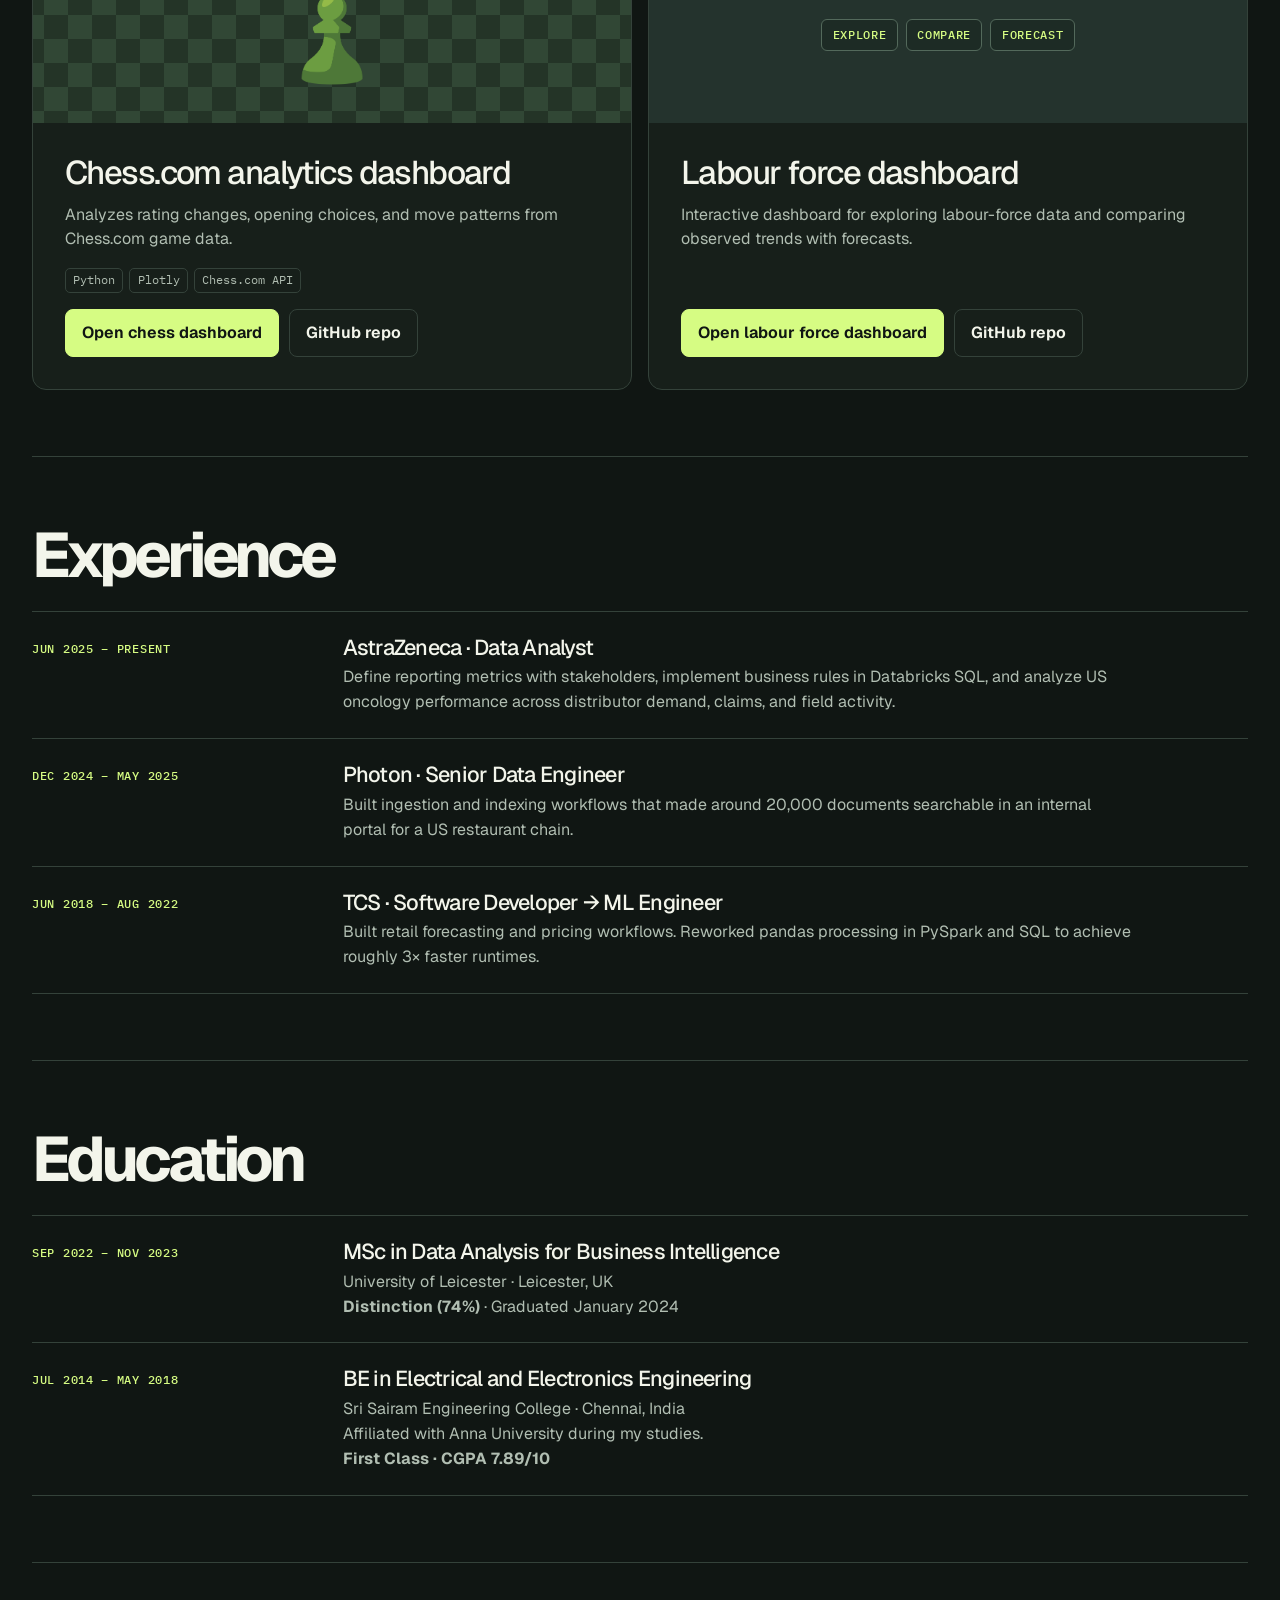
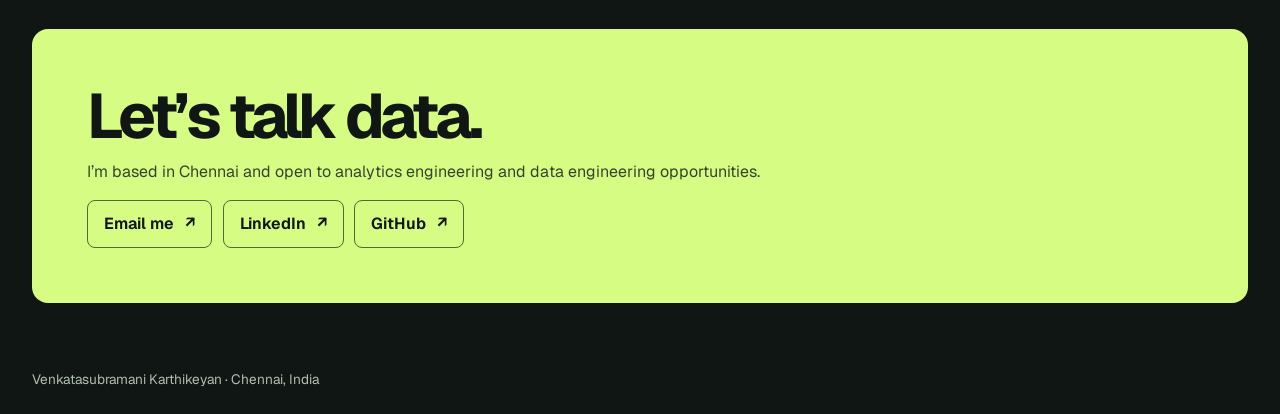
==== commit e1b7d377: "Add market share and patient journey reporting views" ====
--- a/index.html
+++ b/index.html
@@ -178,7 +178,7 @@
           </div>
           <div class="case-art scope">
             <p class="mono">Metric design and analysis</p>
-            <ul><li>Business rules for field activity metrics</li><li>Demand and new prescription analysis</li><li>Weekly, monthly, and quarterly trends</li></ul>
+            <ul><li>Business rules for field activity metrics</li><li>Demand and new prescription analysis</li><li>Claims-based market share analysis</li><li>Patient journey analysis with a Sankey chart</li><li>Weekly, monthly, and quarterly trends</li></ul>
           </div>
         </article>
       </div>
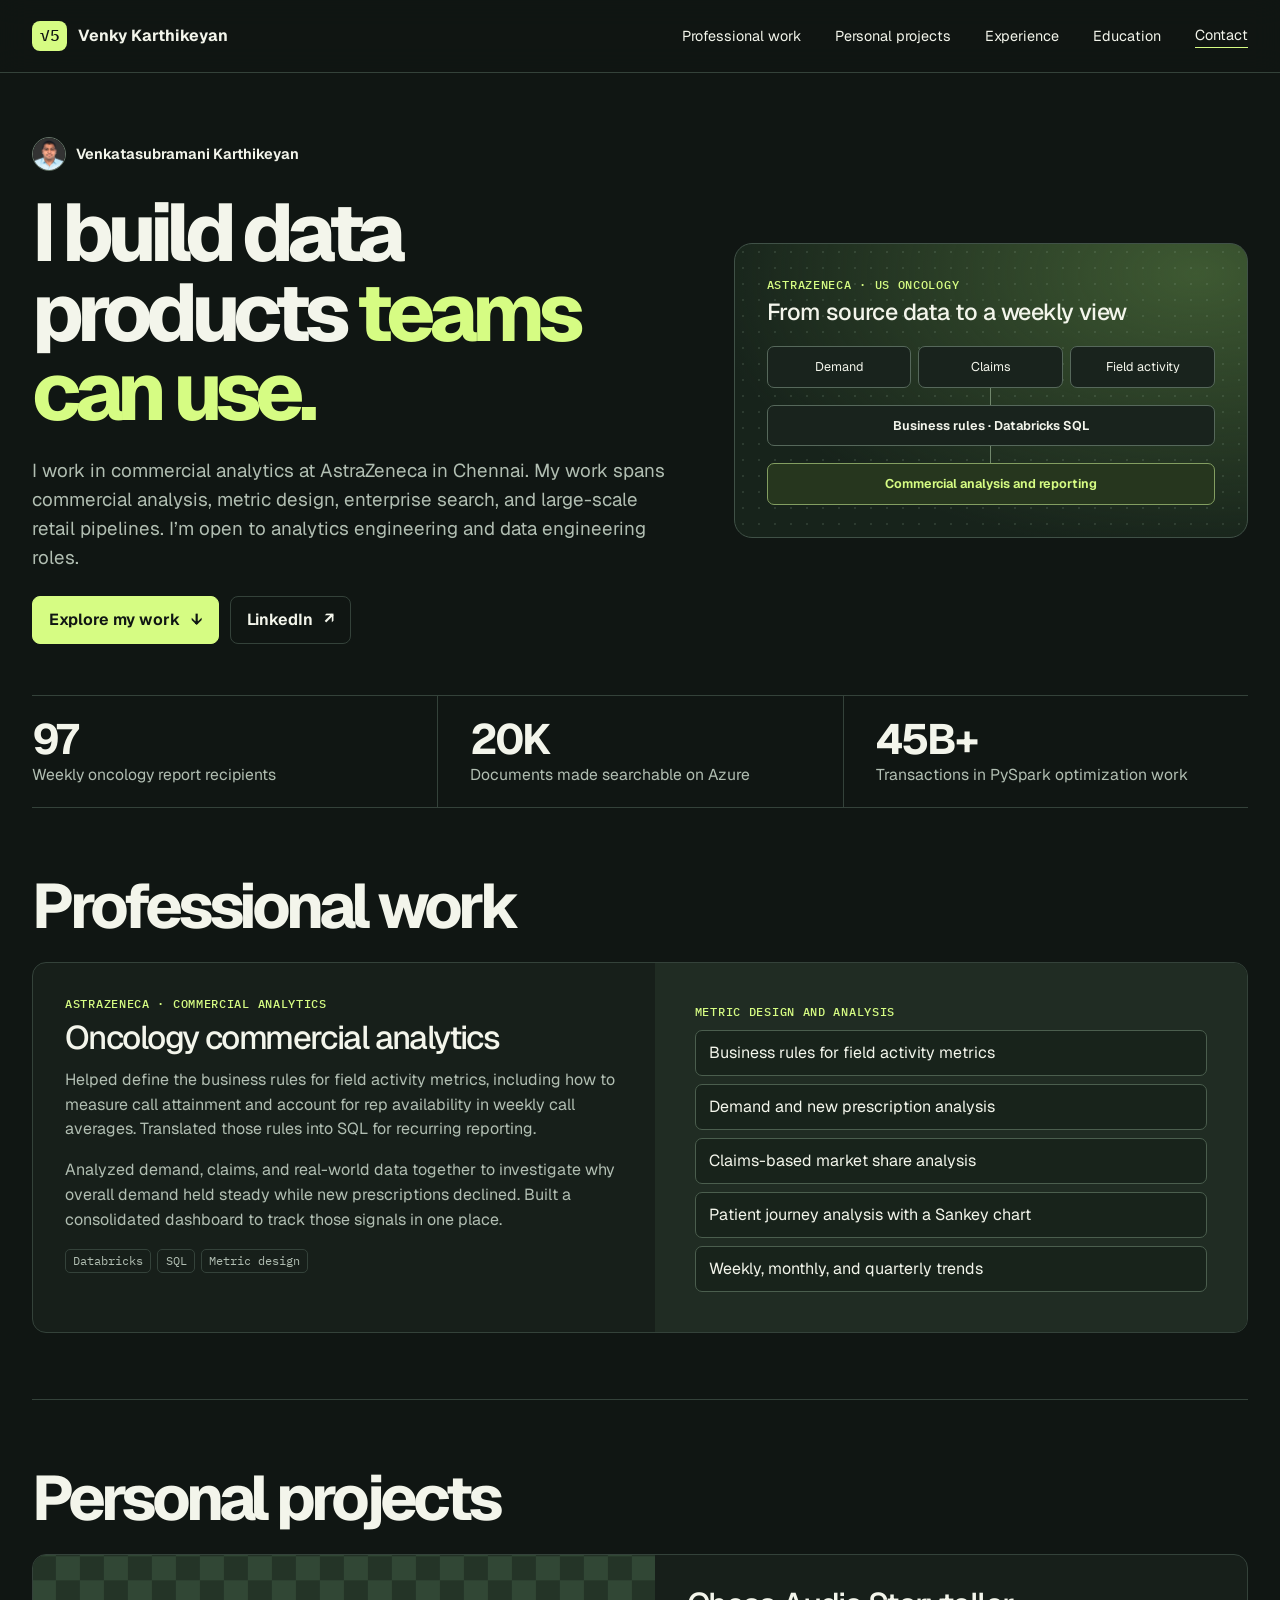
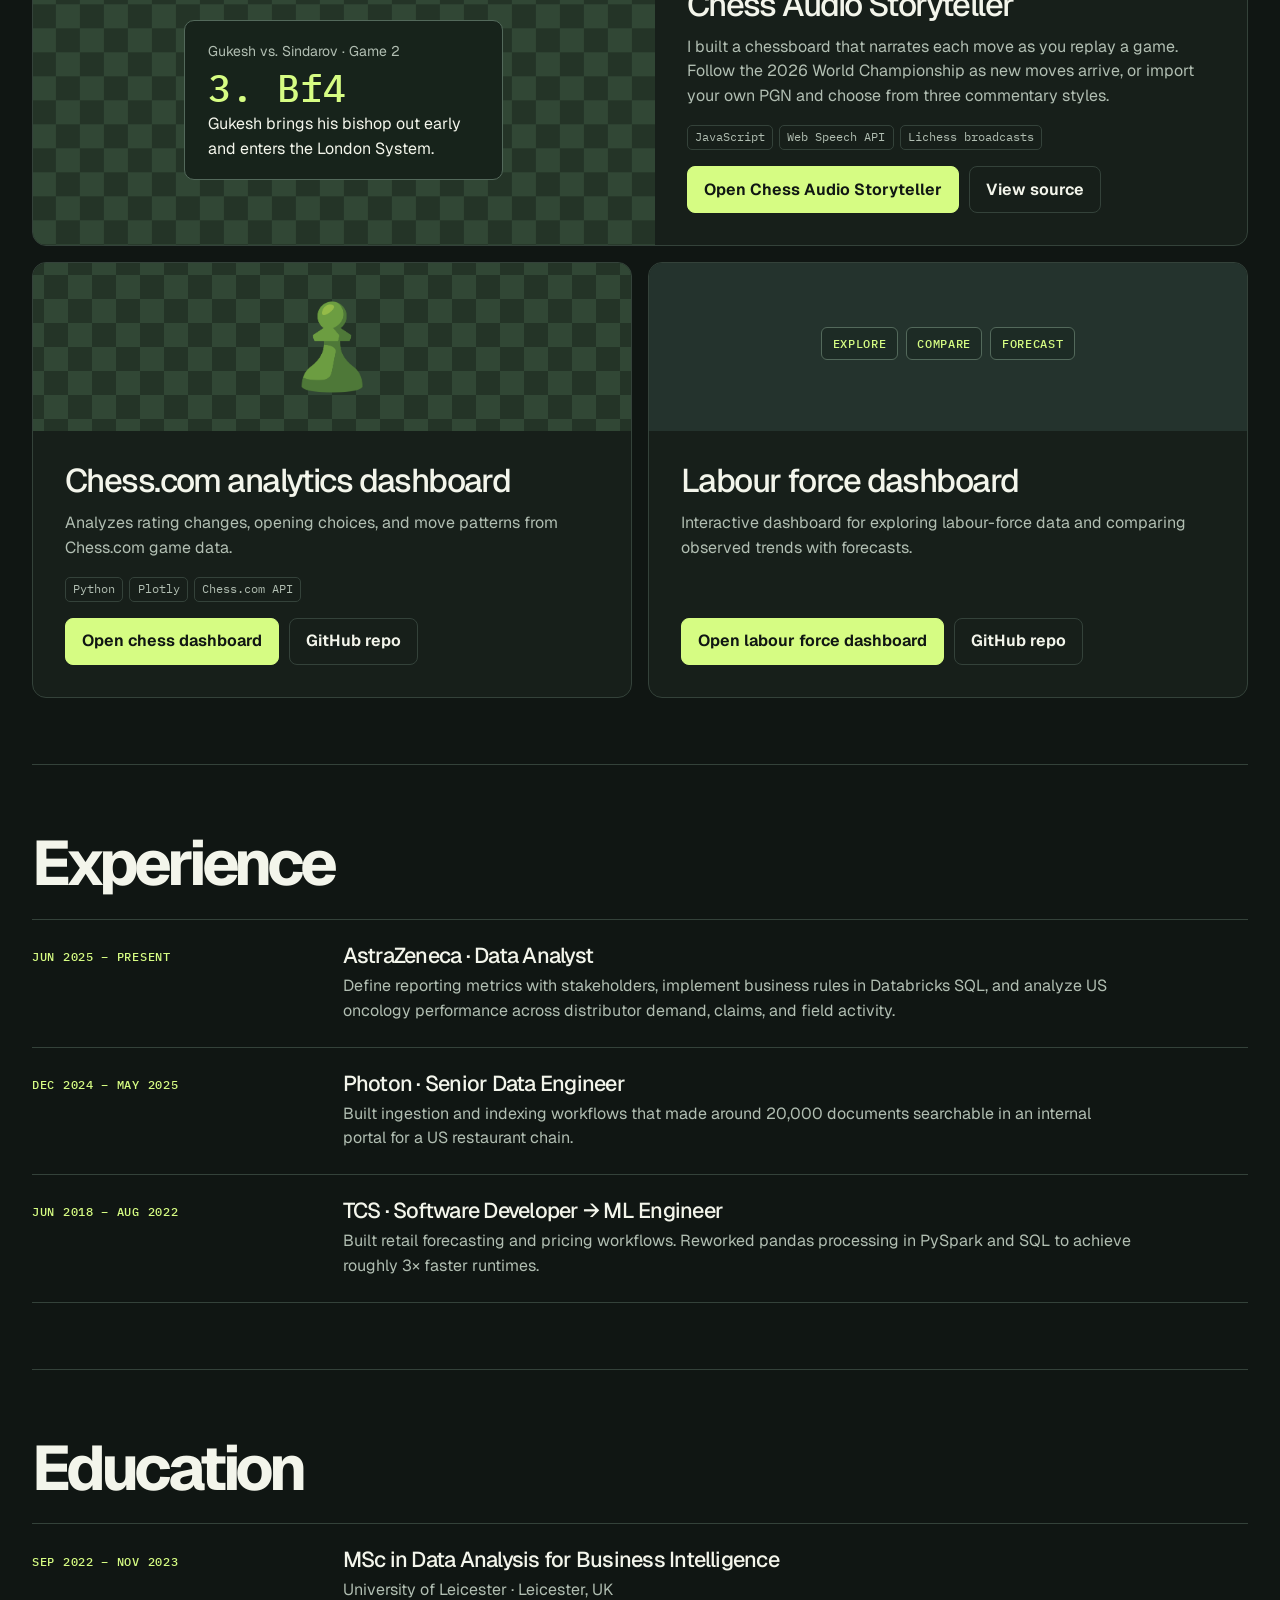
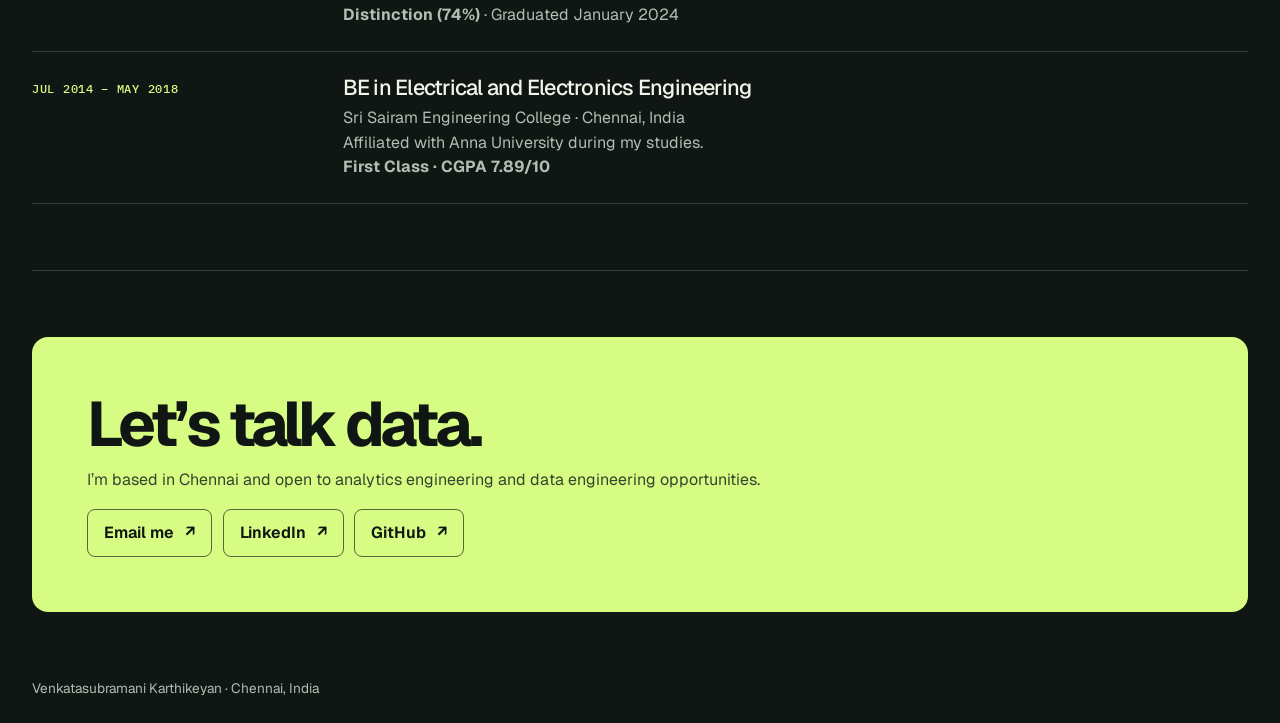
==== commit 6afc22b1: "Publish Chess Audio Storyteller with automatic World Championship updates" ====
--- a/index.html
+++ b/index.html
@@ -78,6 +78,9 @@
     .case-art { min-height: 168px; display: grid; place-items: center; padding: 18px; }
     .case-art img { width: 100px; height: 100px; object-fit: cover; border-radius: 16px; }
     .chess { background: conic-gradient(#243427 25%,#314735 0 50%,#243427 0 75%,#314735 0) 50% 50% / 48px 48px; }
+    .story-sample { max-width: 29ch; padding: 1.1rem 1.4rem; border-radius: 10px; background: #17231b; border: 1px solid #53695b; }
+    .story-sample strong { display: block; font: 500 2.4rem/1.25 var(--mono); color: var(--accent); }
+    .story-sample small { color: var(--muted); }
     .labour { background: #24332d; }
     .labour .visual-label { display: flex; flex-wrap: wrap; justify-content: center; gap: 8px; }
     .labour span { padding: .4rem .65rem; background: #1d2b25; border: 1px solid #53695b; border-radius: 6px; }
@@ -186,6 +189,15 @@
     <section id="projects" class="section" aria-labelledby="personal-title">
       <h2 id="personal-title">Personal projects</h2>
       <div class="project-grid">
+        <article id="chess-audio-storyteller" class="case featured">
+          <div class="case-art chess" aria-hidden="true"><div class="story-sample"><small>Gukesh vs. Sindarov · Game 2</small><strong>3. Bf4</strong>Gukesh brings his bishop out early and enters the London System.</div></div>
+          <div class="case-content">
+            <h3>Chess Audio Storyteller</h3>
+            <p>I built a chessboard that narrates each move as you replay a game. Follow the 2026 World Championship as new moves arrive, or import your own PGN and choose from three commentary styles.</p>
+            <ul class="tags"><li>JavaScript</li><li>Web Speech API</li><li>Lichess broadcasts</li></ul>
+            <div class="buttons" style="margin-top:auto"><a class="btn action primary" href="chess-audio-storyteller/">Open Chess Audio Storyteller</a><a class="btn action" href="https://github.com/venkatasubramani/venkatasubramani.github.io/tree/main/chess-audio-storyteller" aria-label="View Chess Audio Storyteller source on GitHub">View source</a></div>
+          </div>
+        </article>
         <article class="case">
           <div class="case-art chess" aria-hidden="true"><img src="static/chess.png" width="100" height="100" alt="" loading="lazy"></div>
           <div class="case-content">
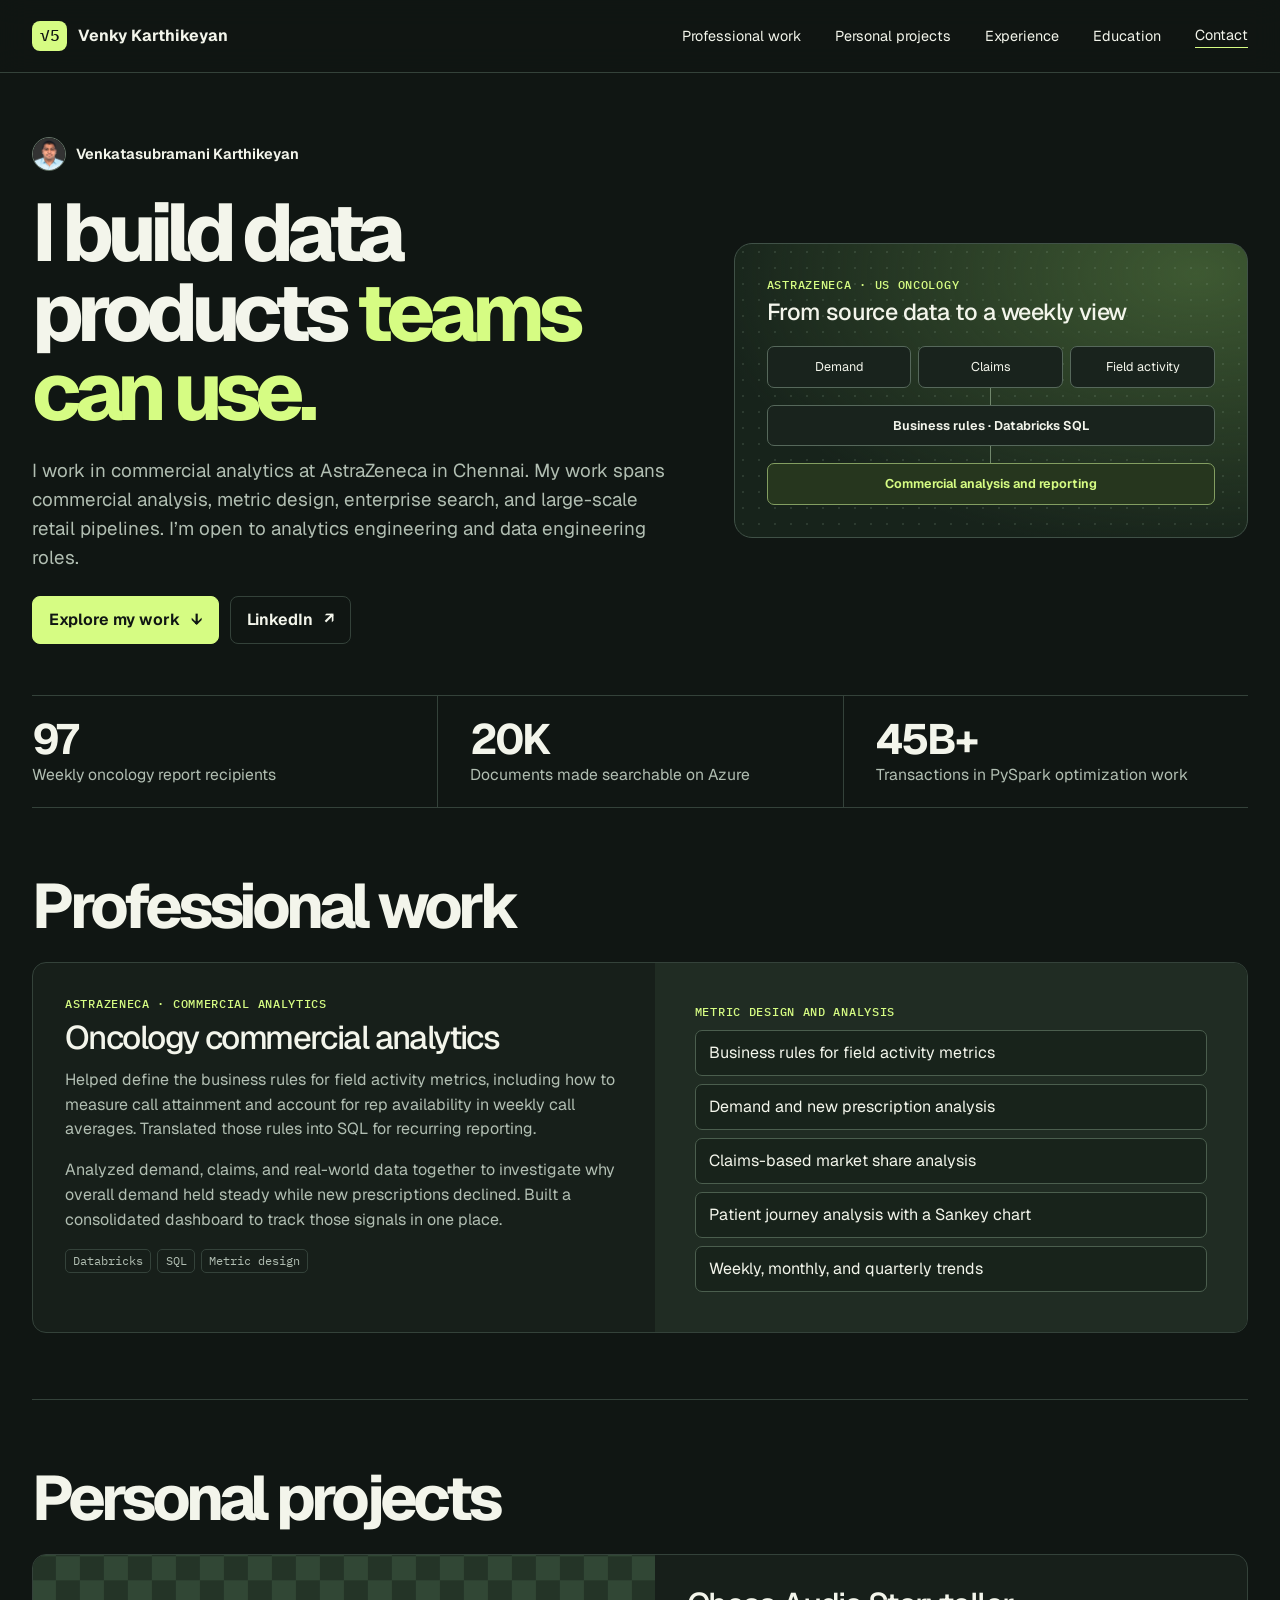
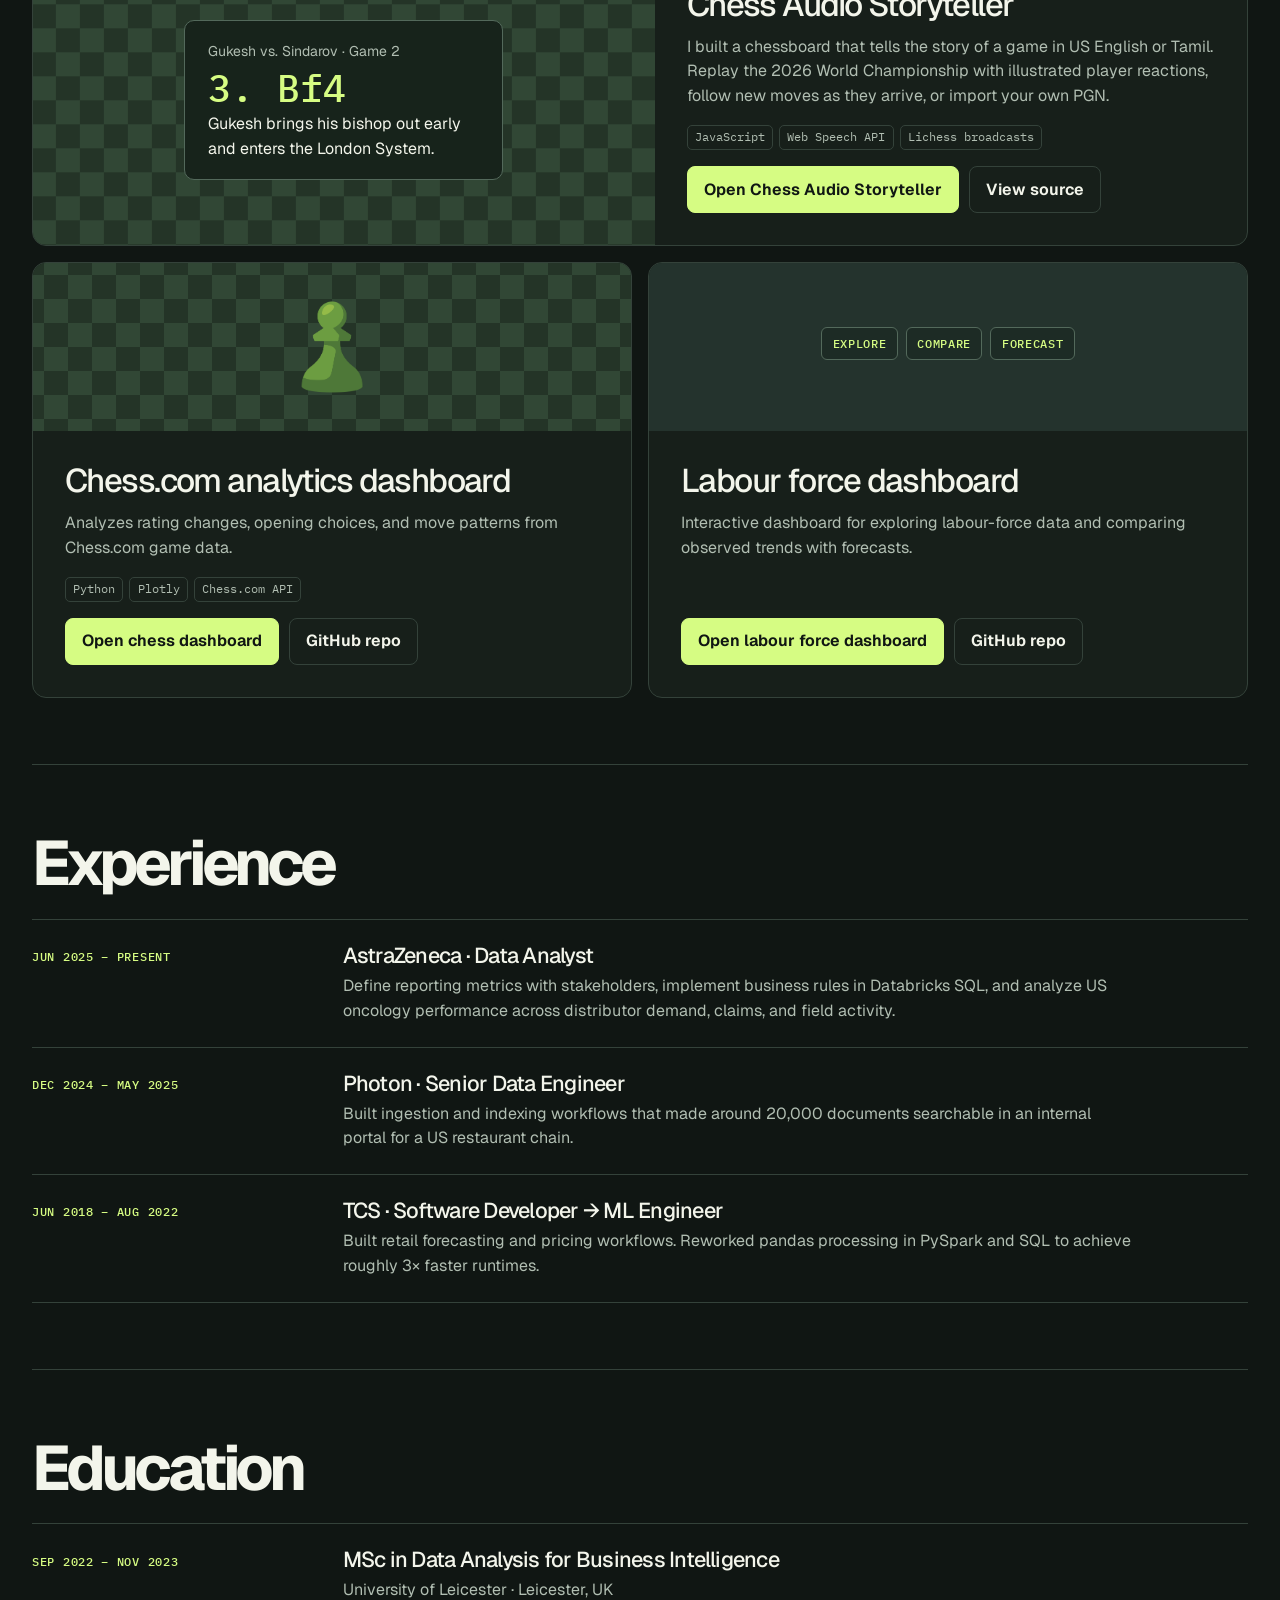
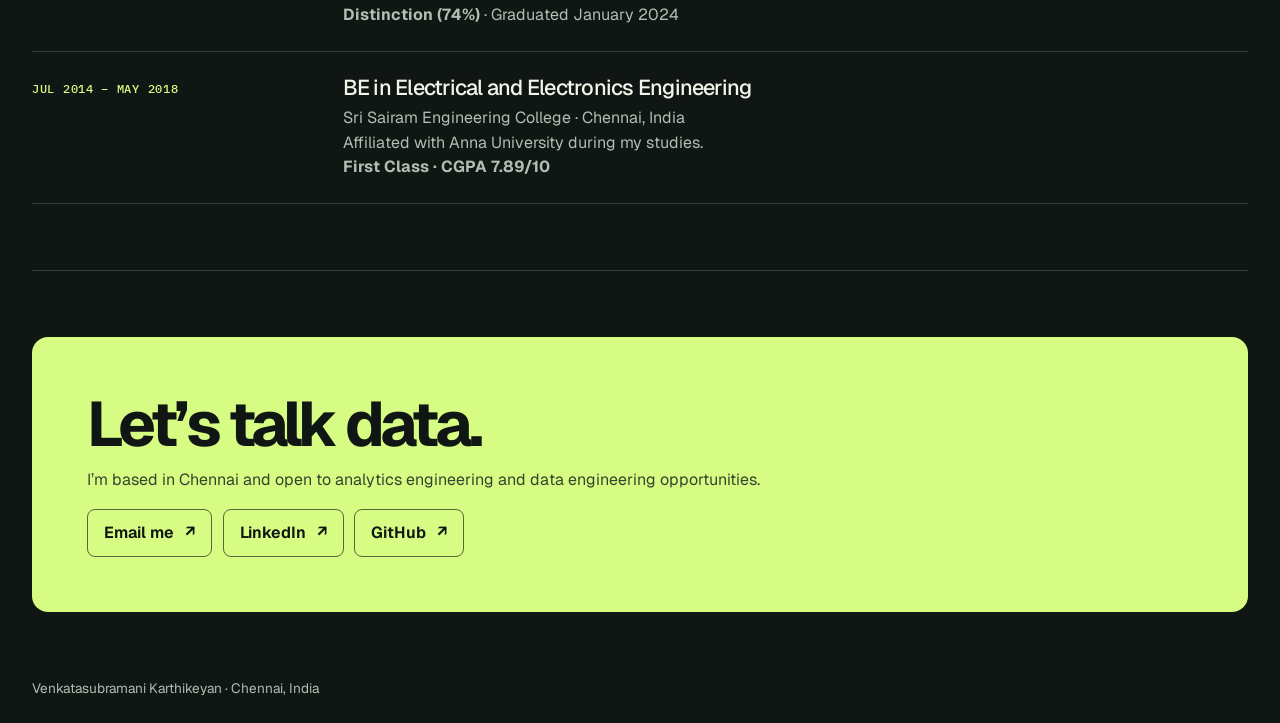
==== commit 40043faa: "Add illustrated player reactions and US English and Tamil chess commentary" ====
--- a/index.html
+++ b/index.html
@@ -193,7 +193,7 @@
           <div class="case-art chess" aria-hidden="true"><div class="story-sample"><small>Gukesh vs. Sindarov · Game 2</small><strong>3. Bf4</strong>Gukesh brings his bishop out early and enters the London System.</div></div>
           <div class="case-content">
             <h3>Chess Audio Storyteller</h3>
-            <p>I built a chessboard that narrates each move as you replay a game. Follow the 2026 World Championship as new moves arrive, or import your own PGN and choose from three commentary styles.</p>
+            <p>I built a chessboard that tells the story of a game in US English or Tamil. Replay the 2026 World Championship with illustrated player reactions, follow new moves as they arrive, or import your own PGN.</p>
             <ul class="tags"><li>JavaScript</li><li>Web Speech API</li><li>Lichess broadcasts</li></ul>
             <div class="buttons" style="margin-top:auto"><a class="btn action primary" href="chess-audio-storyteller/">Open Chess Audio Storyteller</a><a class="btn action" href="https://github.com/venkatasubramani/venkatasubramani.github.io/tree/main/chess-audio-storyteller" aria-label="View Chess Audio Storyteller source on GitHub">View source</a></div>
           </div>
